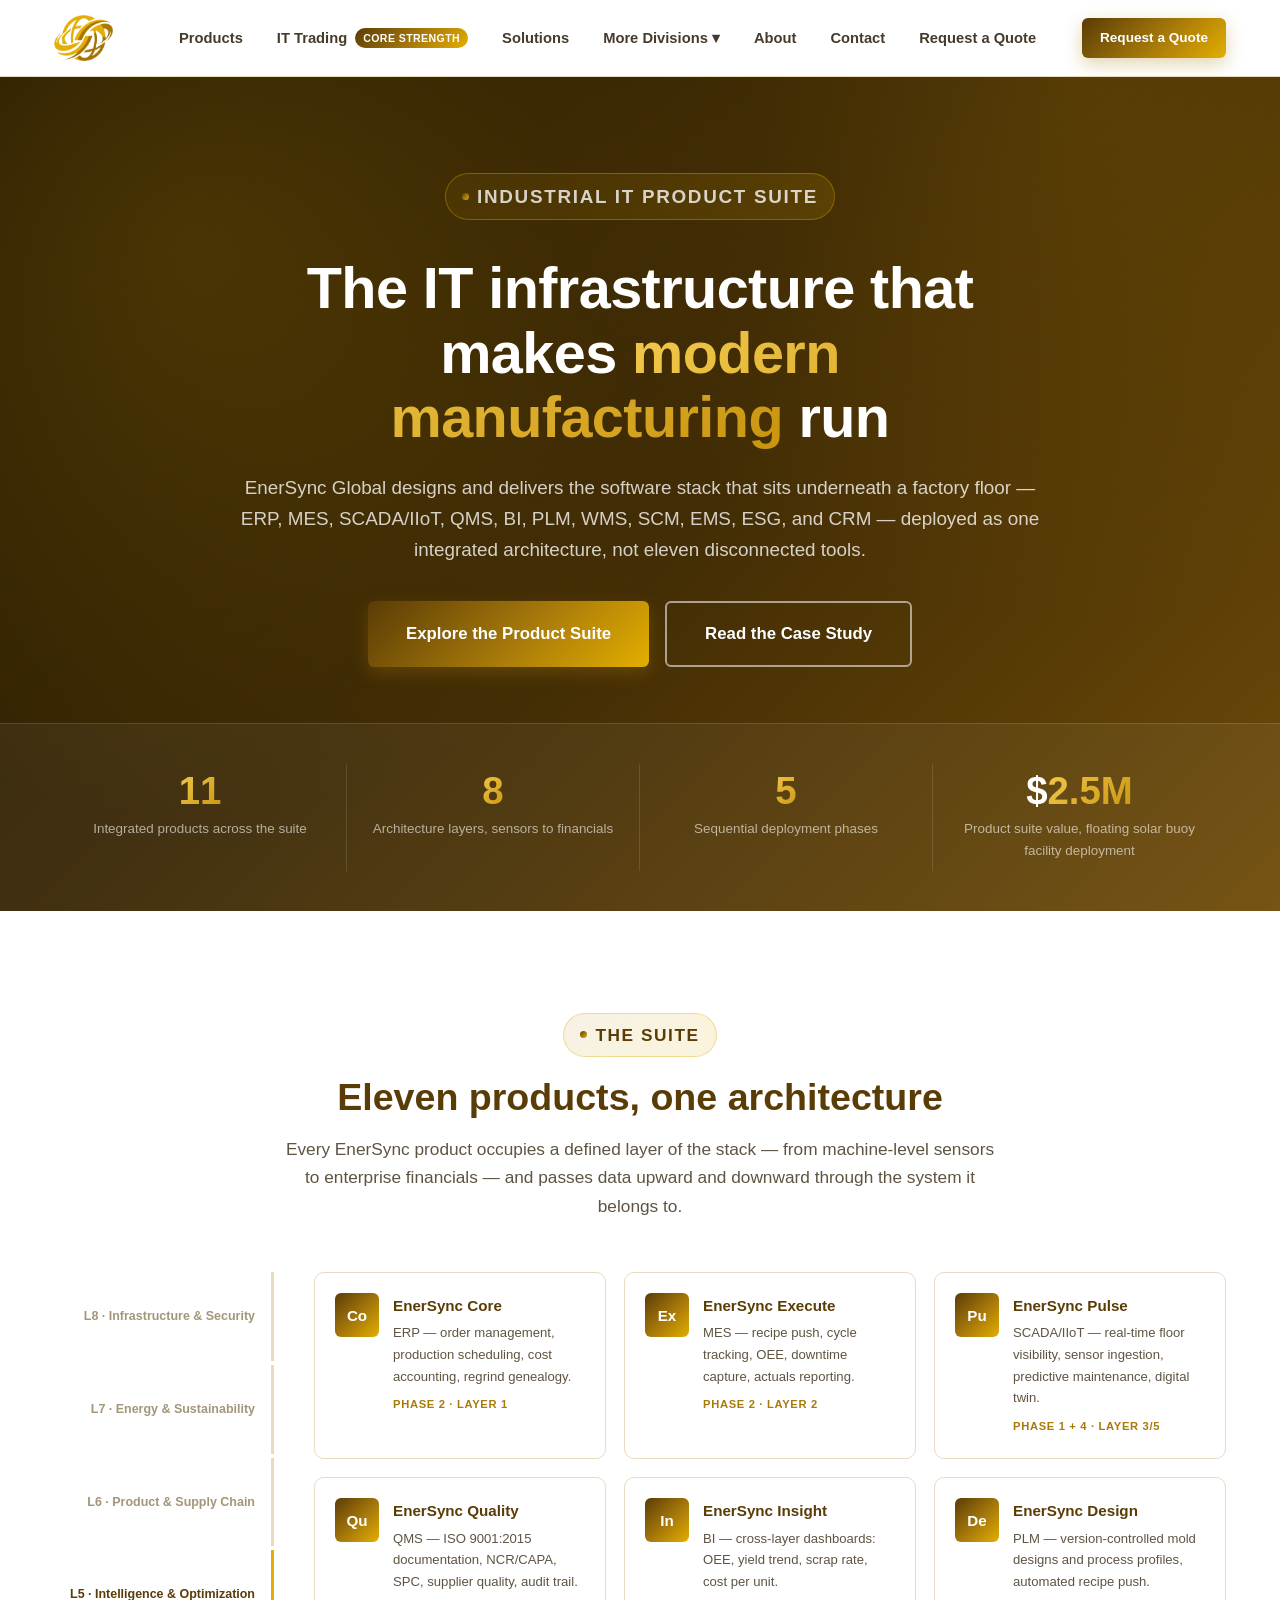
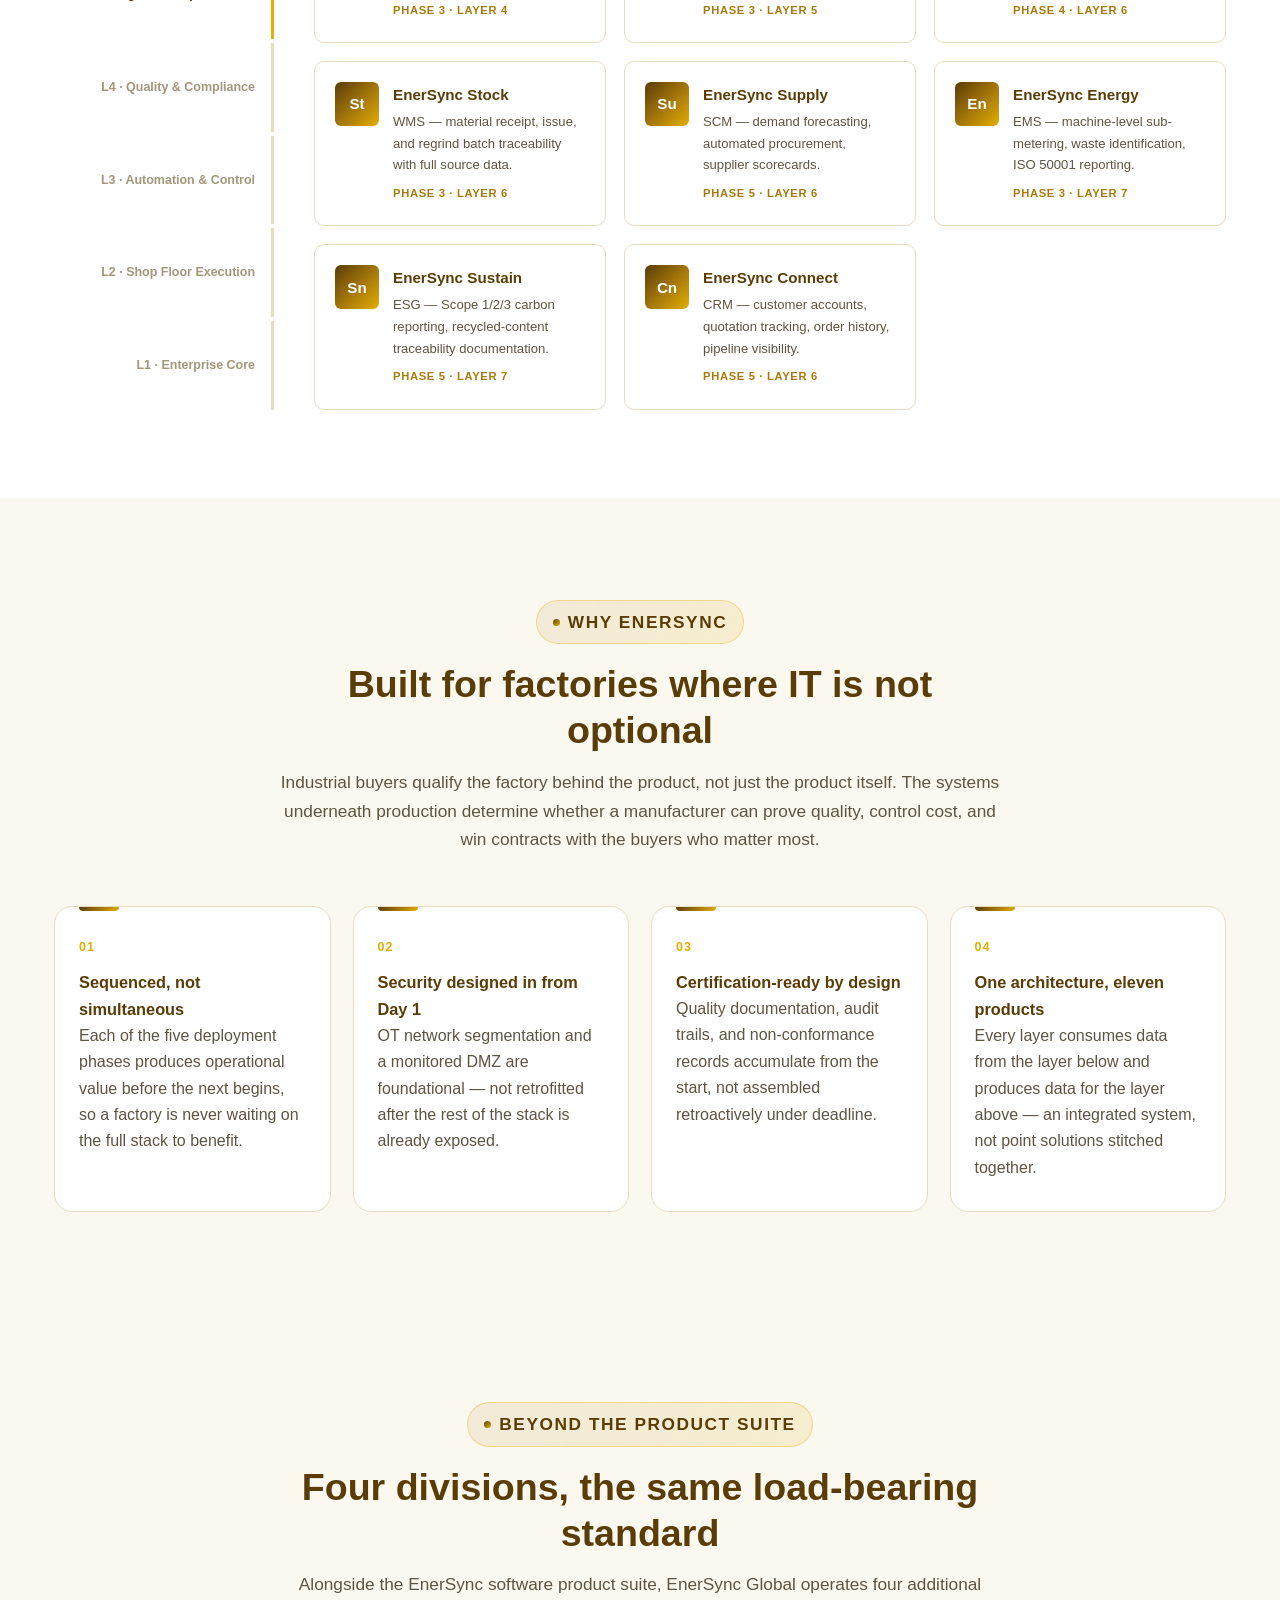
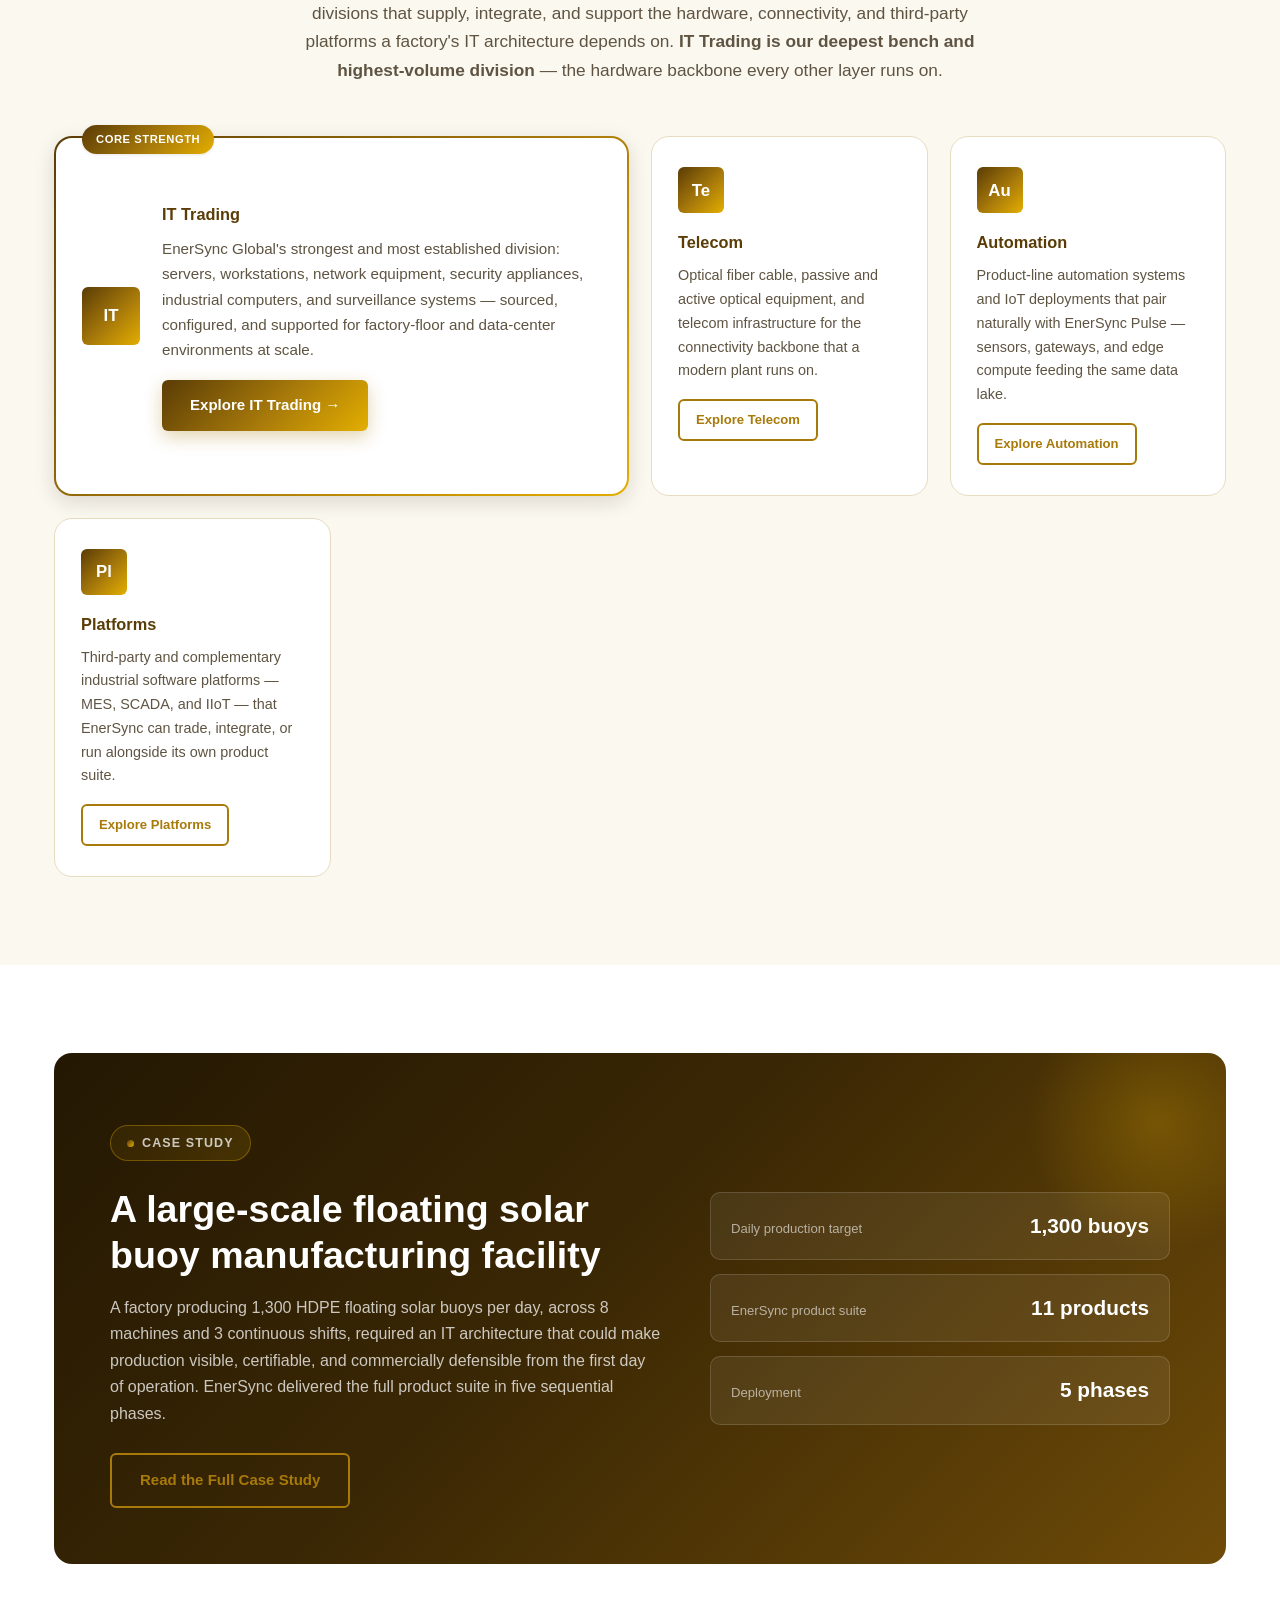
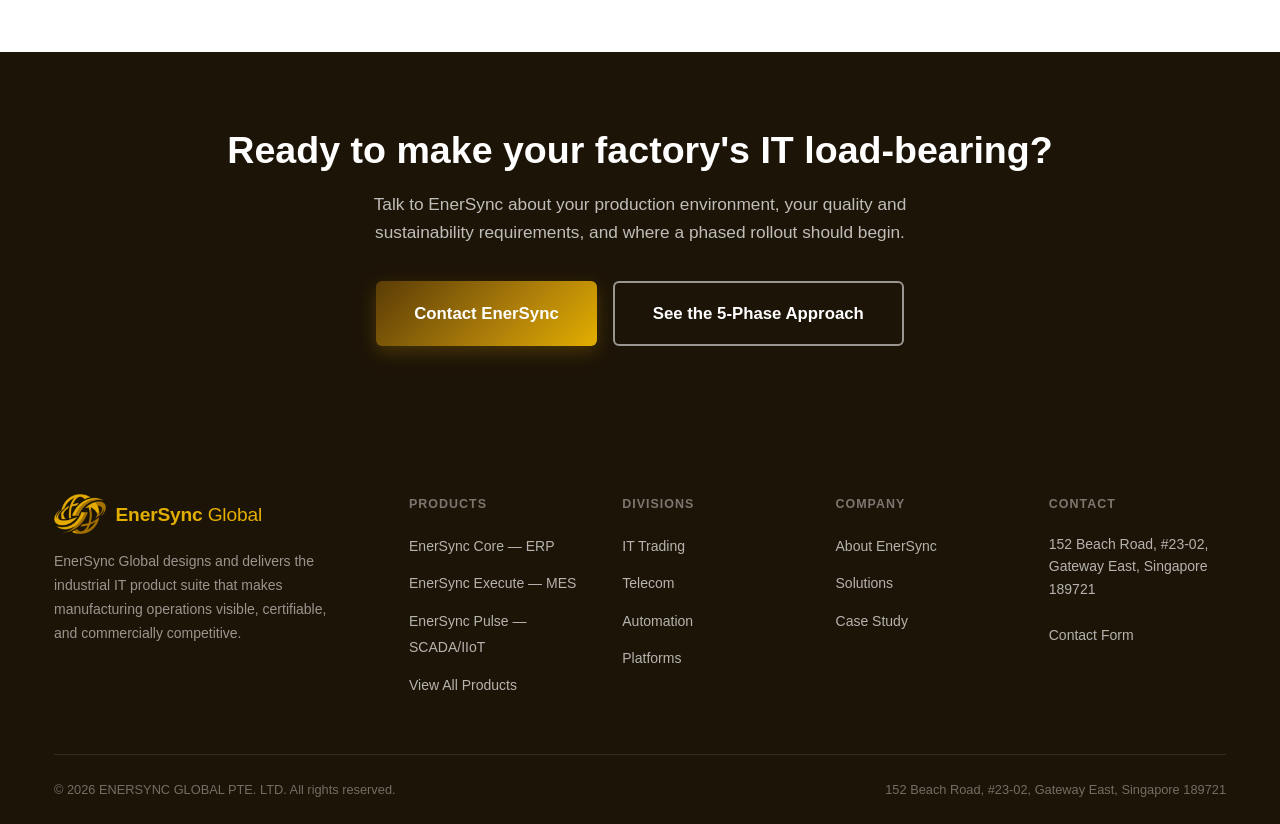
==== index.html @ c4ad21ed "Initial EnerSync Global site Based on the Autonix System site, rebranded for ENERSYNC GLOBAL PTE. LT" ====
<!DOCTYPE html>
<html lang="en">
<head>
<meta charset="UTF-8">
<meta name="viewport" content="width=device-width, initial-scale=1.0">
<title>EnerSync Global | Industrial IT Infrastructure for Manufacturing</title>
<meta name="description" content="EnerSync Global builds the load-bearing IT infrastructure for manufacturers — ERP, MES, SCADA/IIoT, QMS, BI, PLM, WMS, SCM, EMS, ESG, and CRM, delivered in five sequential phases.">
<link rel="icon" type="image/png" href="images/favicon.png">
<link rel="stylesheet" href="css/style.css">
</head>
<body>

<header class="site-header">
  <div class="wrap header-row">
    <a href="index.html" class="brand-mark">
      <img src="images/logo-mark.png" alt="EnerSync Global logo">
      <span class="brand-word"><strong>EnerSync</strong> Global</span>
    </a>
    <nav class="main-nav">
      <a href="products.html">Products</a>
      <a href="it-trading.html" class="nav-featured">IT Trading <span class="nav-featured-tag">Core Strength</span></a>
      <a href="solutions.html">Solutions</a>
      <div class="nav-item-dropdown">
        <a href="#">More Divisions &#9662;</a>
        <div class="nav-dropdown-panel">
          <a href="telecom.html">Telecom</a>
          <a href="automation.html">Automation</a>
          <a href="platforms.html">Platforms</a>
        </div>
      </div>
      <a href="about.html">About</a>
      <a href="contact.html">Contact</a>
      <a href="quote.html">Request a Quote</a>
    </nav>
    <div class="header-actions">
      <a href="quote.html" class="btn btn-fill btn-sm">Request a Quote</a>
      <button class="nav-toggle" aria-label="Toggle navigation menu" aria-expanded="false">
        <span></span><span></span><span></span>
      </button>
    </div>
  </div>
</header>

<main>

  <!-- HERO: single-column centered, stats strip below -->
  <section class="intro-hero">
    <div class="wrap">
      <div class="intro-hero-inner">
        <p class="eyebrow">Industrial IT Product Suite</p>
        <h1>The IT infrastructure that makes <em>modern manufacturing</em> run</h1>
        <p>EnerSync Global designs and delivers the software stack that sits underneath a factory floor — ERP, MES, SCADA/IIoT, QMS, BI, PLM, WMS, SCM, EMS, ESG, and CRM — deployed as one integrated architecture, not eleven disconnected tools.</p>
        <div class="intro-hero-ctas">
          <a href="products.html" class="btn btn-fill btn-lg">Explore the Product Suite</a>
          <a href="case-study.html" class="btn btn-ghost btn-lg">Read the Case Study</a>
        </div>
      </div>
    </div>
    <div class="metric-strip">
      <div class="wrap">
        <div class="metric-grid">
          <div class="metric-cell">
            <div class="metric-value"><span>11</span></div>
            <div class="metric-caption">Integrated products across the suite</div>
          </div>
          <div class="metric-cell">
            <div class="metric-value"><span>8</span></div>
            <div class="metric-caption">Architecture layers, sensors to financials</div>
          </div>
          <div class="metric-cell">
            <div class="metric-value"><span>5</span></div>
            <div class="metric-caption">Sequential deployment phases</div>
          </div>
          <div class="metric-cell">
            <div class="metric-value">$<span>2.5M</span></div>
            <div class="metric-caption">Product suite value, floating solar buoy facility deployment</div>
          </div>
        </div>
      </div>
    </div>
  </section>

  <!-- PRODUCT SUITE / 8-LAYER ARCHITECTURE -->
  <section class="block">
    <div class="wrap">
      <div class="head-block centered">
        <p class="eyebrow">The Suite</p>
        <h2>Eleven products, one architecture</h2>
        <p>Every EnerSync product occupies a defined layer of the stack — from machine-level sensors to enterprise financials — and passes data upward and downward through the system it belongs to.</p>
      </div>
      <div class="stack-visual">
        <div class="stack-rail" aria-hidden="true">
          <div class="stack-rail-item">L8 · Infrastructure &amp; Security</div>
          <div class="stack-rail-item">L7 · Energy &amp; Sustainability</div>
          <div class="stack-rail-item">L6 · Product &amp; Supply Chain</div>
          <div class="stack-rail-item is-current">L5 · Intelligence &amp; Optimization</div>
          <div class="stack-rail-item">L4 · Quality &amp; Compliance</div>
          <div class="stack-rail-item">L3 · Automation &amp; Control</div>
          <div class="stack-rail-item">L2 · Shop Floor Execution</div>
          <div class="stack-rail-item">L1 · Enterprise Core</div>
        </div>
        <div class="suite-grid">
          <div class="suite-tile">
            <div class="suite-tile-mark">Co</div>
            <div>
              <h4>EnerSync Core</h4>
              <p>ERP — order management, production scheduling, cost accounting, regrind genealogy.</p>
              <span class="suite-tile-phase">Phase 2 · Layer 1</span>
            </div>
          </div>
          <div class="suite-tile">
            <div class="suite-tile-mark">Ex</div>
            <div>
              <h4>EnerSync Execute</h4>
              <p>MES — recipe push, cycle tracking, OEE, downtime capture, actuals reporting.</p>
              <span class="suite-tile-phase">Phase 2 · Layer 2</span>
            </div>
          </div>
          <div class="suite-tile">
            <div class="suite-tile-mark">Pu</div>
            <div>
              <h4>EnerSync Pulse</h4>
              <p>SCADA/IIoT — real-time floor visibility, sensor ingestion, predictive maintenance, digital twin.</p>
              <span class="suite-tile-phase">Phase 1 + 4 · Layer 3/5</span>
            </div>
          </div>
          <div class="suite-tile">
            <div class="suite-tile-mark">Qu</div>
            <div>
              <h4>EnerSync Quality</h4>
              <p>QMS — ISO 9001:2015 documentation, NCR/CAPA, SPC, supplier quality, audit trail.</p>
              <span class="suite-tile-phase">Phase 3 · Layer 4</span>
            </div>
          </div>
          <div class="suite-tile">
            <div class="suite-tile-mark">In</div>
            <div>
              <h4>EnerSync Insight</h4>
              <p>BI — cross-layer dashboards: OEE, yield trend, scrap rate, cost per unit.</p>
              <span class="suite-tile-phase">Phase 3 · Layer 5</span>
            </div>
          </div>
          <div class="suite-tile">
            <div class="suite-tile-mark">De</div>
            <div>
              <h4>EnerSync Design</h4>
              <p>PLM — version-controlled mold designs and process profiles, automated recipe push.</p>
              <span class="suite-tile-phase">Phase 4 · Layer 6</span>
            </div>
          </div>
          <div class="suite-tile">
            <div class="suite-tile-mark">St</div>
            <div>
              <h4>EnerSync Stock</h4>
              <p>WMS — material receipt, issue, and regrind batch traceability with full source data.</p>
              <span class="suite-tile-phase">Phase 3 · Layer 6</span>
            </div>
          </div>
          <div class="suite-tile">
            <div class="suite-tile-mark">Su</div>
            <div>
              <h4>EnerSync Supply</h4>
              <p>SCM — demand forecasting, automated procurement, supplier scorecards.</p>
              <span class="suite-tile-phase">Phase 5 · Layer 6</span>
            </div>
          </div>
          <div class="suite-tile">
            <div class="suite-tile-mark">En</div>
            <div>
              <h4>EnerSync Energy</h4>
              <p>EMS — machine-level sub-metering, waste identification, ISO 50001 reporting.</p>
              <span class="suite-tile-phase">Phase 3 · Layer 7</span>
            </div>
          </div>
          <div class="suite-tile">
            <div class="suite-tile-mark">Sn</div>
            <div>
              <h4>EnerSync Sustain</h4>
              <p>ESG — Scope 1/2/3 carbon reporting, recycled-content traceability documentation.</p>
              <span class="suite-tile-phase">Phase 5 · Layer 7</span>
            </div>
          </div>
          <div class="suite-tile">
            <div class="suite-tile-mark">Cn</div>
            <div>
              <h4>EnerSync Connect</h4>
              <p>CRM — customer accounts, quotation tracking, order history, pipeline visibility.</p>
              <span class="suite-tile-phase">Phase 5 · Layer 6</span>
            </div>
          </div>
        </div>
      </div>
    </div>
  </section>

  <!-- WHY ENERSYNC -->
  <section class="block block-alt">
    <div class="wrap">
      <div class="head-block centered">
        <p class="eyebrow">Why EnerSync</p>
        <h2>Built for factories where IT is not optional</h2>
        <p>Industrial buyers qualify the factory behind the product, not just the product itself. The systems underneath production determine whether a manufacturer can prove quality, control cost, and win contracts with the buyers who matter most.</p>
      </div>
      <div class="diff-grid">
        <div class="diff-card">
          <span class="diff-num">01</span>
          <h4>Sequenced, not simultaneous</h4>
          <p>Each of the five deployment phases produces operational value before the next begins, so a factory is never waiting on the full stack to benefit.</p>
        </div>
        <div class="diff-card">
          <span class="diff-num">02</span>
          <h4>Security designed in from Day 1</h4>
          <p>OT network segmentation and a monitored DMZ are foundational — not retrofitted after the rest of the stack is already exposed.</p>
        </div>
        <div class="diff-card">
          <span class="diff-num">03</span>
          <h4>Certification-ready by design</h4>
          <p>Quality documentation, audit trails, and non-conformance records accumulate from the start, not assembled retroactively under deadline.</p>
        </div>
        <div class="diff-card">
          <span class="diff-num">04</span>
          <h4>One architecture, eleven products</h4>
          <p>Every layer consumes data from the layer below and produces data for the layer above — an integrated system, not point solutions stitched together.</p>
        </div>
      </div>
    </div>
  </section>

  <!-- DIVISIONS -->
  <section class="block block-alt">
    <div class="wrap">
      <div class="head-block centered">
        <p class="eyebrow">Beyond the Product Suite</p>
        <h2>Four divisions, the same load-bearing standard</h2>
        <p>Alongside the EnerSync software product suite, EnerSync Global operates four additional divisions that supply, integrate, and support the hardware, connectivity, and third-party platforms a factory's IT architecture depends on. <strong>IT Trading is our deepest bench and highest-volume division</strong> — the hardware backbone every other layer runs on.</p>
      </div>
      <div class="division-grid">
        <div class="division-card is-featured">
          <span class="division-badge">Core Strength</span>
          <div class="division-card-mark">IT</div>
          <div>
            <h4>IT Trading</h4>
            <p>EnerSync Global's strongest and most established division: servers, workstations, network equipment, security appliances, industrial computers, and surveillance systems — sourced, configured, and supported for factory-floor and data-center environments at scale.</p>
            <a href="it-trading.html" class="btn btn-fill">Explore IT Trading →</a>
          </div>
        </div>
        <div class="division-card">
          <div class="division-card-mark">Te</div>
          <h4>Telecom</h4>
          <p>Optical fiber cable, passive and active optical equipment, and telecom infrastructure for the connectivity backbone that a modern plant runs on.</p>
          <a href="telecom.html" class="btn btn-line">Explore Telecom</a>
        </div>
        <div class="division-card">
          <div class="division-card-mark">Au</div>
          <h4>Automation</h4>
          <p>Product-line automation systems and IoT deployments that pair naturally with EnerSync Pulse — sensors, gateways, and edge compute feeding the same data lake.</p>
          <a href="automation.html" class="btn btn-line">Explore Automation</a>
        </div>
        <div class="division-card">
          <div class="division-card-mark">Pl</div>
          <h4>Platforms</h4>
          <p>Third-party and complementary industrial software platforms — MES, SCADA, and IIoT — that EnerSync can trade, integrate, or run alongside its own product suite.</p>
          <a href="platforms.html" class="btn btn-line">Explore Platforms</a>
        </div>
      </div>
    </div>
  </section>

  <!-- CASE STUDY TEASER -->
  <section class="block">
    <div class="wrap">
      <div class="teaser-panel">
        <div class="teaser-copy">
          <p class="eyebrow">Case Study</p>
          <h2>A large-scale floating solar buoy manufacturing facility</h2>
          <p>A factory producing 1,300 HDPE floating solar buoys per day, across 8 machines and 3 continuous shifts, required an IT architecture that could make production visible, certifiable, and commercially defensible from the first day of operation. EnerSync delivered the full product suite in five sequential phases.</p>
          <a href="case-study.html" class="btn btn-line">Read the Full Case Study</a>
        </div>
        <div class="teaser-figures">
          <div class="teaser-figure"><span>Daily production target</span><strong>1,300 buoys</strong></div>
          <div class="teaser-figure"><span>EnerSync product suite</span><strong>11 products</strong></div>
          <div class="teaser-figure"><span>Deployment</span><strong>5 phases</strong></div>
        </div>
      </div>
    </div>
  </section>

  <section class="cta-banner">
    <div class="wrap">
      <h2>Ready to make your factory's IT load-bearing?</h2>
      <p>Talk to EnerSync about your production environment, your quality and sustainability requirements, and where a phased rollout should begin.</p>
      <div class="cta-banner-actions">
        <a href="contact.html" class="btn btn-fill btn-lg">Contact EnerSync</a>
        <a href="solutions.html" class="btn btn-ghost btn-lg">See the 5-Phase Approach</a>
      </div>
    </div>
  </section>

</main>

<footer class="site-footer">
  <div class="wrap">
    <div class="footer-grid">
      <div class="footer-brand">
        <div class="footer-logo"><img src="images/logo-mark.png" alt="EnerSync Global logo"><span class="brand-word"><strong>EnerSync</strong> Global</span></div>
        <p>EnerSync Global designs and delivers the industrial IT product suite that makes manufacturing operations visible, certifiable, and commercially competitive.</p>
      </div>
      <div class="footer-col">
        <h5>Products</h5>
        <ul>
          <li><a href="products.html">EnerSync Core — ERP</a></li>
          <li><a href="products.html">EnerSync Execute — MES</a></li>
          <li><a href="products.html">EnerSync Pulse — SCADA/IIoT</a></li>
          <li><a href="products.html">View All Products</a></li>
        </ul>
      </div>
      <div class="footer-col">
        <h5>Divisions</h5>
        <ul>
          <li><a href="it-trading.html">IT Trading</a></li>
          <li><a href="telecom.html">Telecom</a></li>
          <li><a href="automation.html">Automation</a></li>
          <li><a href="platforms.html">Platforms</a></li>
        </ul>
      </div>
      <div class="footer-col">
        <h5>Company</h5>
        <ul>
          <li><a href="about.html">About EnerSync</a></li>
          <li><a href="solutions.html">Solutions</a></li>
          <li><a href="case-study.html">Case Study</a></li>
        </ul>
      </div>
      <div class="footer-col">
        <h5>Contact</h5>
        <ul>
          <li class="footer-address">152 Beach Road, #23-02, Gateway East, Singapore 189721</li>
          <li><a href="mailto:"></a></li>
          <li><a href="contact.html">Contact Form</a></li>
        </ul>
      </div>
    </div>
    <div class="footer-base">
      <p>&copy; 2026 ENERSYNC GLOBAL PTE. LTD. All rights reserved.</p>
      <p>152 Beach Road, #23-02, Gateway East, Singapore 189721</p>
    </div>
  </div>
</footer>

<script src="js/main.js"></script>
</body>
</html>
---- css/style.css ----
/* =============================================
   ENERSYNC GLOBAL — Global Stylesheet
   Brand (from logo): Bronze #5a3c06 | Deep Gold #a87a0a | Gold #e3ae00
   ============================================= */

:root {
  --navy: #5a3c06;
  --navy-deep: #241803;
  --navy-mid: #6e4b08;
  --blue: #a87a0a;
  --blue-soft: #c9950f;
  --teal: #e3ae00;
  --teal-soft: #f2c94c;
  --white: #ffffff;
  --ink-50: #fbf8f0;
  --ink-100: #f5eedd;
  --ink-200: #e8dcc0;
  --ink-400: #a3967a;
  --ink-600: #5f5442;
  --ink-700: #463b2a;
  --ink-900: #1c1407;
  --grad-deep: linear-gradient(135deg, var(--navy-deep) 0%, #3a2704 45%, var(--navy-mid) 100%);
  --grad-accent: linear-gradient(135deg, var(--navy) 0%, var(--blue) 55%, var(--teal) 100%);
  --shadow-sm: 0 1px 3px rgba(36, 24, 3, 0.10);
  --shadow-md: 0 6px 20px rgba(36, 24, 3, 0.14);
  --shadow-lg: 0 14px 40px rgba(36, 24, 3, 0.20);
  --radius-sm: 6px;
  --radius: 10px;
  --radius-lg: 18px;
  --ease: 0.25s ease;
}

*, *::before, *::after { box-sizing: border-box; margin: 0; padding: 0; }

html { scroll-behavior: smooth; font-size: 16px; }

body {
  font-family: 'Segoe UI', -apple-system, BlinkMacSystemFont, Roboto, Arial, sans-serif;
  color: var(--ink-700);
  background: var(--white);
  line-height: 1.65;
}

img { max-width: 100%; display: block; }
a { color: inherit; text-decoration: none; }
ul { list-style: none; }
button { cursor: pointer; border: none; background: none; font: inherit; }
table { border-collapse: collapse; width: 100%; }

/* ---- TYPOGRAPHY ---- */
h1 { font-size: clamp(2.1rem, 5vw, 3.6rem); font-weight: 800; line-height: 1.12; color: var(--navy); letter-spacing: -0.01em; }
h2 { font-size: clamp(1.5rem, 3vw, 2.35rem); font-weight: 700; line-height: 1.22; color: var(--navy); }
h3 { font-size: 1.25rem; font-weight: 700; color: var(--navy); }
h4 { font-size: 1.02rem; font-weight: 700; color: var(--navy); }
p { color: var(--ink-600); }

.accent-text { color: var(--teal); }
.blue-text { color: var(--blue); }
.on-dark { color: var(--white) !important; }
.center { text-align: center; }

/* ---- LAYOUT ---- */
.wrap { max-width: 1220px; margin: 0 auto; padding: 0 24px; }
.block { padding: 88px 0; }
.block-tight { padding: 52px 0; }
.block-alt { background: var(--ink-50); }

.tile-row-2 { display: grid; grid-template-columns: repeat(2, 1fr); gap: 32px; }
.tile-row-3 { display: grid; grid-template-columns: repeat(3, 1fr); gap: 28px; }
.tile-row-4 { display: grid; grid-template-columns: repeat(4, 1fr); gap: 24px; }

/* ---- BUTTONS ---- */
.btn {
  display: inline-flex; align-items: center; gap: 8px;
  padding: 13px 28px; border-radius: var(--radius-sm);
  font-weight: 700; font-size: 0.94rem;
  transition: all var(--ease);
  white-space: nowrap;
}
.btn-fill {
  background: var(--grad-accent);
  color: var(--white);
  box-shadow: 0 6px 18px rgba(168, 122, 10, 0.32);
}
.btn-fill:hover { transform: translateY(-2px); box-shadow: 0 10px 24px rgba(168, 122, 10, 0.4); }
.btn-ghost {
  background: transparent;
  color: var(--white);
  border: 2px solid rgba(255,255,255,0.55);
}
.btn-ghost:hover { background: rgba(255,255,255,0.12); border-color: var(--white); }
.btn-line {
  background: transparent;
  color: var(--blue);
  border: 2px solid var(--blue);
}
.btn-line:hover { background: var(--blue); color: var(--white); }
.btn-lg { padding: 17px 38px; font-size: 1.05rem; }
.btn-sm { padding: 9px 18px; font-size: 0.85rem; }

/* ---- EYEBROW LABEL ---- */
.eyebrow {
  display: inline-flex; align-items: center; gap: 8px;
  background: linear-gradient(135deg, rgba(168, 122, 10,0.10), rgba(227, 174, 0,0.14));
  color: var(--navy);
  font-size: 0.78rem; font-weight: 800; letter-spacing: 0.09em;
  text-transform: uppercase; padding: 7px 16px; border-radius: 999px;
  border: 1px solid rgba(227, 174, 0,0.35);
  margin-bottom: 18px;
}
.eyebrow::before { content: ''; width: 7px; height: 7px; border-radius: 50%; background: var(--grad-accent); }
.head-block { margin-bottom: 52px; max-width: 720px; }
.head-block p { font-size: 1.08rem; margin-top: 14px; }
.head-block.centered { margin-left: auto; margin-right: auto; text-align: center; }

/* ============================================
   HEADER / NAV
   ============================================ */
.site-header {
  position: sticky; top: 0; z-index: 100;
  background: var(--white);
  border-bottom: 1px solid var(--ink-200);
  transition: box-shadow var(--ease);
}
.site-header.is-scrolled { box-shadow: var(--shadow-md); }
.header-row {
  display: flex; align-items: center; justify-content: space-between;
  height: 76px;
}
.brand-mark { display: flex; align-items: center; gap: 10px; }
.brand-mark img { height: 46px; width: auto; }
.brand-word { font-size: 1.32rem; font-weight: 500; color: var(--blue); letter-spacing: -0.01em; line-height: 1; white-space: nowrap; }
.brand-word strong { font-weight: 800; }
.brand-mark { margin-right: 20px; flex-shrink: 0; }
.main-nav a { white-space: nowrap; }
@media (max-width: 1480px) {
  .main-nav a { padding: 9px 10px; }
  .brand-mark .brand-word { display: none; }
}

.main-nav { display: flex; align-items: center; gap: 4px; }
.main-nav a {
  padding: 9px 15px; border-radius: var(--radius-sm);
  font-size: 0.92rem; font-weight: 600; color: var(--ink-700);
  transition: all var(--ease);
}
.main-nav a:hover { color: var(--navy); background: var(--ink-100); }
.main-nav a.is-active { color: var(--blue); background: var(--ink-100); }

.nav-featured { display: inline-flex; align-items: center; gap: 8px; }
.nav-featured-tag {
  background: var(--grad-accent); color: var(--white);
  font-size: 0.66rem; font-weight: 800; letter-spacing: 0.04em;
  text-transform: uppercase; padding: 2px 8px; border-radius: 999px;
  line-height: 1.6;
}

/* ---- NAV DROPDOWN (Divisions) ---- */
.nav-item-dropdown { position: relative; }
.nav-item-dropdown > a { display: inline-flex; align-items: center; gap: 5px; }
.nav-dropdown-panel {
  display: none;
  position: absolute; top: 100%; left: 0;
  background: var(--white); border: 1px solid var(--ink-200);
  border-radius: var(--radius); box-shadow: var(--shadow-lg);
  min-width: 230px; padding: 18px 8px 8px; margin-top: -10px; z-index: 200;
}
.nav-item-dropdown:hover .nav-dropdown-panel,
.nav-item-dropdown:focus-within .nav-dropdown-panel { display: block; }
.nav-dropdown-panel a {
  display: block; padding: 10px 14px; border-radius: var(--radius-sm);
  font-size: 0.88rem; font-weight: 600; color: var(--ink-700);
}
.nav-dropdown-panel a:hover { background: var(--ink-100); color: var(--navy); }

@media (max-width: 768px) {
  .nav-dropdown-panel { position: static; box-shadow: none; border: none; background: var(--ink-50); display: block; margin: 4px 0 4px 14px; }
}

.header-actions { display: flex; align-items: center; gap: 14px; }
.nav-toggle { display: none; flex-direction: column; gap: 5px; padding: 4px; }
.nav-toggle span { display: block; width: 24px; height: 2px; background: var(--navy); border-radius: 2px; transition: all var(--ease); }
.nav-toggle.is-active span:nth-child(1) { transform: translateY(7px) rotate(45deg); }
.nav-toggle.is-active span:nth-child(2) { opacity: 0; }
.nav-toggle.is-active span:nth-child(3) { transform: translateY(-7px) rotate(-45deg); }

/* ============================================
   HOMEPAGE HERO — single-column, centered, stats strip below
   ============================================ */
.intro-hero {
  background: var(--grad-deep);
  padding: 96px 0 0;
  position: relative; overflow: hidden;
}
.intro-hero::before {
  content: '';
  position: absolute; inset: 0;
  background:
    radial-gradient(circle at 15% 20%, rgba(227, 174, 0,0.16), transparent 45%),
    radial-gradient(circle at 85% 0%, rgba(168, 122, 10,0.22), transparent 40%);
  pointer-events: none;
}
.intro-hero-inner { position: relative; max-width: 800px; margin: 0 auto; text-align: center; }
.intro-hero h1 { color: var(--white); margin-bottom: 22px; }
.intro-hero h1 em { font-style: normal; background: linear-gradient(135deg, var(--teal-soft), var(--blue-soft)); -webkit-background-clip: text; -webkit-text-fill-color: transparent; background-clip: text; }
.intro-hero-inner p { color: rgba(255,255,255,0.78); font-size: 1.18rem; margin-bottom: 36px; }
.intro-hero-ctas { display: flex; gap: 16px; justify-content: center; flex-wrap: wrap; margin-bottom: 56px; }

.metric-strip {
  position: relative;
  background: rgba(255,255,255,0.05);
  border-top: 1px solid rgba(255,255,255,0.12);
  padding: 40px 0;
}
.metric-grid { display: grid; grid-template-columns: repeat(4, 1fr); gap: 0; }
.metric-cell { text-align: center; padding: 8px 16px; border-right: 1px solid rgba(255,255,255,0.12); }
.metric-cell:last-child { border-right: none; }
.metric-value { font-size: 2.4rem; font-weight: 800; color: var(--white); line-height: 1; }
.metric-value span { background: linear-gradient(135deg, var(--teal-soft), var(--blue-soft)); -webkit-background-clip: text; -webkit-text-fill-color: transparent; background-clip: text; }
.metric-caption { color: rgba(255,255,255,0.6); font-size: 0.84rem; margin-top: 8px; }

/* ============================================
   ARCHITECTURE / PRODUCT SUITE GRID (homepage)
   ============================================ */
.stack-visual { display: grid; grid-template-columns: 220px 1fr; gap: 40px; align-items: stretch; }
.stack-rail { display: flex; flex-direction: column; gap: 4px; }
.stack-rail-item {
  flex: 1; display: flex; align-items: center; justify-content: flex-end;
  padding: 10px 16px; text-align: right;
  font-size: 0.78rem; font-weight: 700; color: var(--ink-400);
  border-right: 3px solid var(--ink-200);
}
.stack-rail-item.is-current { color: var(--navy); border-right-color: var(--teal); }

.suite-grid { display: grid; grid-template-columns: repeat(3, 1fr); gap: 18px; }
.suite-tile {
  display: flex; gap: 14px; align-items: flex-start;
  background: var(--white);
  border: 1px solid var(--ink-200);
  border-radius: var(--radius);
  padding: 20px;
  transition: all var(--ease);
}
.suite-tile:hover { border-color: var(--teal); box-shadow: var(--shadow-md); transform: translateY(-3px); }
.suite-tile-mark {
  flex-shrink: 0; width: 44px; height: 44px; border-radius: var(--radius-sm);
  background: var(--grad-accent);
  display: flex; align-items: center; justify-content: center;
  color: var(--white); font-weight: 800; font-size: 0.95rem;
}
.suite-tile h4 { font-size: 0.95rem; margin-bottom: 4px; }
.suite-tile p { font-size: 0.82rem; margin: 0; }
.suite-tile-phase { display: inline-block; margin-top: 8px; font-size: 0.7rem; font-weight: 800; letter-spacing: 0.06em; text-transform: uppercase; color: var(--blue); }

/* ============================================
   DIFFERENTIATORS
   ============================================ */
.diff-grid { display: grid; grid-template-columns: repeat(4, 1fr); gap: 22px; }
.diff-card {
  padding: 30px 24px;
  background: var(--white);
  border: 1px solid var(--ink-200);
  border-radius: var(--radius-lg);
  position: relative;
}
.diff-card::before {
  content: '';
  position: absolute; top: 0; left: 24px; width: 40px; height: 4px;
  background: var(--grad-accent); border-radius: 0 0 4px 4px;
}
.diff-num { font-size: 0.78rem; font-weight: 800; color: var(--teal); letter-spacing: 0.08em; margin-bottom: 12px; display: block; }

/* ============================================
   CASE STUDY TEASER
   ============================================ */
.teaser-panel {
  background: var(--grad-deep);
  border-radius: var(--radius-lg);
  padding: 56px;
  display: grid; grid-template-columns: 1.2fr 1fr; gap: 48px; align-items: center;
  position: relative; overflow: hidden;
}
.teaser-panel::after {
  content: '';
  position: absolute; right: -60px; top: -60px; width: 260px; height: 260px;
  border-radius: 50%;
  background: radial-gradient(circle, rgba(227, 174, 0,0.25), transparent 70%);
}
.teaser-copy h2 { color: var(--white); }
.teaser-copy p { color: rgba(255,255,255,0.75); margin: 16px 0 26px; }
.teaser-figures { display: flex; flex-direction: column; gap: 14px; position: relative; }
.teaser-figure {
  background: rgba(255,255,255,0.07);
  border: 1px solid rgba(255,255,255,0.14);
  border-radius: var(--radius);
  padding: 16px 20px;
  display: flex; justify-content: space-between; align-items: baseline;
}
.teaser-figure strong { color: var(--white); font-size: 1.3rem; }
.teaser-figure span { color: rgba(255,255,255,0.6); font-size: 0.82rem; }

/* ============================================
   CTA BANNER
   ============================================ */
.cta-banner { background: var(--ink-900); padding: 76px 0; text-align: center; }
.cta-banner h2 { color: var(--white); margin-bottom: 16px; }
.cta-banner p { color: rgba(255,255,255,0.72); font-size: 1.08rem; max-width: 560px; margin: 0 auto 34px; }
.cta-banner-actions { display: flex; gap: 16px; justify-content: center; flex-wrap: wrap; }

/* ============================================
   PAGE INTRO BAND (inner pages)
   ============================================ */
.page-intro {
  background: var(--grad-deep);
  padding: 68px 0 60px;
  text-align: center;
}
.page-intro h1 { color: var(--white); margin-bottom: 14px; }
.page-intro p { color: rgba(255,255,255,0.76); font-size: 1.1rem; max-width: 640px; margin: 0 auto; }
.crumb-trail { display: flex; align-items: center; gap: 8px; justify-content: center; margin-bottom: 18px; }
.crumb-trail a { color: rgba(255,255,255,0.55); font-size: 0.84rem; }
.crumb-trail a:hover { color: var(--teal); }
.crumb-trail span { color: rgba(255,255,255,0.32); font-size: 0.84rem; }

/* ============================================
   PRODUCTS PAGE — phase tabs + matrix table
   ============================================ */
.phase-tabs { display: flex; gap: 8px; flex-wrap: wrap; justify-content: center; margin-bottom: 44px; }
.phase-tab {
  padding: 11px 22px; border-radius: 999px;
  border: 1.5px solid var(--ink-200); background: var(--white);
  font-size: 0.86rem; font-weight: 700; color: var(--ink-600);
  transition: all var(--ease);
}
.phase-tab:hover { border-color: var(--teal); color: var(--navy); }
.phase-tab.is-active { background: var(--grad-accent); border-color: transparent; color: var(--white); }

.phase-panel { display: none; }
.phase-panel.is-active { display: block; animation: fadein 0.3s ease; }
@keyframes fadein { from { opacity: 0; transform: translateY(6px); } to { opacity: 1; transform: translateY(0); } }

.phase-panel-head { text-align: center; max-width: 700px; margin: 0 auto 36px; }
.phase-panel-head .eyebrow { margin-bottom: 12px; }

.product-matrix { width: 100%; border: 1px solid var(--ink-200); border-radius: var(--radius-lg); overflow: hidden; }
.product-matrix thead th {
  background: var(--navy); color: var(--white);
  text-align: left; font-size: 0.78rem; text-transform: uppercase; letter-spacing: 0.06em;
  padding: 16px 20px;
}
.product-matrix tbody td { padding: 20px; border-top: 1px solid var(--ink-200); vertical-align: top; font-size: 0.92rem; }
.product-matrix tbody tr:nth-child(even) { background: var(--ink-50); }
.product-matrix .prod-name { font-weight: 700; color: var(--navy); white-space: nowrap; }
.product-matrix .prod-tag { font-size: 0.72rem; font-weight: 800; color: var(--blue); text-transform: uppercase; letter-spacing: 0.04em; }

.matrix-scroll { overflow-x: auto; }

.full-matrix-note { text-align: center; margin-top: 28px; font-size: 0.9rem; color: var(--ink-400); }

/* ============================================
   SOLUTIONS PAGE — vertical numbered timeline
   ============================================ */
.phase-timeline { position: relative; max-width: 880px; margin: 0 auto; }
.phase-timeline::before {
  content: '';
  position: absolute; top: 8px; bottom: 8px; left: 34px;
  width: 2px; background: linear-gradient(180deg, var(--teal), var(--blue), var(--navy));
}
.phase-track-item { position: relative; padding: 0 0 56px 90px; }
.phase-track-item:last-child { padding-bottom: 0; }
.phase-track-num {
  position: absolute; left: 0; top: 0;
  width: 68px; height: 68px; border-radius: 50%;
  background: var(--white); border: 3px solid var(--teal);
  display: flex; align-items: center; justify-content: center;
  font-size: 1.5rem; font-weight: 800; color: var(--navy);
  box-shadow: var(--shadow-sm);
}
.phase-track-tag { font-size: 0.76rem; font-weight: 800; letter-spacing: 0.08em; text-transform: uppercase; color: var(--blue); margin-bottom: 6px; }
.phase-track-item h3 { margin-bottom: 10px; }
.phase-track-item p { margin-bottom: 14px; }
.phase-track-tags { display: flex; gap: 8px; flex-wrap: wrap; }
.phase-track-tags span {
  background: var(--ink-100); color: var(--ink-700);
  font-size: 0.78rem; font-weight: 600; padding: 5px 13px; border-radius: 999px;
}

.layer-table { width: 100%; border: 1px solid var(--ink-200); border-radius: var(--radius-lg); overflow: hidden; }
.layer-table thead th { background: var(--navy); color: var(--white); padding: 14px 18px; text-align: left; font-size: 0.78rem; text-transform: uppercase; letter-spacing: 0.05em; }
.layer-table tbody td { padding: 16px 18px; border-top: 1px solid var(--ink-200); font-size: 0.9rem; }
.layer-table tbody tr:nth-child(even) { background: var(--ink-50); }
.layer-table .layer-num { font-weight: 800; color: var(--teal); font-size: 1.05rem; }

/* ============================================
   CASE STUDY PAGE
   ============================================ */
.figure-grid { display: grid; grid-template-columns: repeat(3, 1fr); gap: 22px; }
.figure-card {
  background: var(--white); border: 1px solid var(--ink-200); border-radius: var(--radius-lg);
  padding: 28px; text-align: center;
}
.figure-card strong { display: block; font-size: 2rem; font-weight: 800; color: var(--navy); }
.figure-card span { font-size: 0.86rem; color: var(--ink-400); }

.invest-table { width: 100%; border: 1px solid var(--ink-200); border-radius: var(--radius-lg); overflow: hidden; margin-top: 16px; }
.invest-table th, .invest-table td { padding: 14px 20px; text-align: left; font-size: 0.9rem; }
.invest-table thead th { background: var(--navy); color: var(--white); text-transform: uppercase; font-size: 0.76rem; letter-spacing: 0.05em; }
.invest-table tbody td { border-top: 1px solid var(--ink-200); }
.invest-table tbody tr:nth-child(even) { background: var(--ink-50); }
.invest-table tfoot td { border-top: 2px solid var(--navy); font-weight: 800; color: var(--navy); background: var(--ink-100); }

.callout-block {
  background: linear-gradient(135deg, rgba(168, 122, 10,0.08), rgba(227, 174, 0,0.10));
  border: 1px solid rgba(227, 174, 0,0.3);
  border-radius: var(--radius-lg);
  padding: 32px;
}

/* ============================================
   DIVISIONS (homepage + trading pages)
   ============================================ */
.division-grid { display: grid; grid-template-columns: repeat(4, 1fr); gap: 22px; }
.division-card {
  background: var(--white); border: 1px solid var(--ink-200); border-radius: var(--radius-lg);
  padding: 30px 26px; transition: all var(--ease);
}
.division-card:hover { border-color: var(--teal); box-shadow: var(--shadow-md); transform: translateY(-3px); }
.division-card-mark {
  width: 46px; height: 46px; border-radius: var(--radius-sm);
  background: var(--grad-accent); margin-bottom: 16px;
  display: flex; align-items: center; justify-content: center;
  color: var(--white); font-weight: 800; font-size: 1.05rem;
}
.division-card h4 { margin-bottom: 8px; }
.division-card p { font-size: 0.9rem; margin-bottom: 16px; }
.division-card a.btn-line { padding: 8px 16px; font-size: 0.82rem; }

.division-card.is-featured {
  grid-column: span 2;
  border: 2px solid transparent;
  background: linear-gradient(var(--white), var(--white)) padding-box, var(--grad-accent) border-box;
  box-shadow: var(--shadow-md);
  position: relative;
  display: grid; grid-template-columns: auto 1fr; gap: 22px; align-items: center;
}
.division-card.is-featured .division-card-mark { margin-bottom: 0; width: 58px; height: 58px; font-size: 1.05rem; }
.division-card.is-featured p { margin-bottom: 18px; font-size: 0.95rem; }
.division-badge {
  position: absolute; top: -13px; left: 26px;
  background: var(--grad-accent); color: var(--white);
  font-size: 0.7rem; font-weight: 800; letter-spacing: 0.05em;
  text-transform: uppercase; padding: 5px 14px; border-radius: 999px;
  box-shadow: var(--shadow-sm);
}

.category-grid { display: grid; grid-template-columns: repeat(3, 1fr); gap: 22px; }
.category-card {
  background: var(--white); border: 1px solid var(--ink-200); border-radius: var(--radius-lg);
  padding: 26px; transition: all var(--ease);
}
.category-card:hover { border-color: var(--teal); box-shadow: var(--shadow-md); }
.category-card h4 { margin-bottom: 10px; }
.category-card ul { display: flex; flex-direction: column; gap: 8px; margin-top: 14px; }
.category-card ul li { font-size: 0.88rem; color: var(--ink-600); padding-left: 16px; position: relative; }
.category-card ul li::before { content: '—'; position: absolute; left: 0; color: var(--teal); }

/* ============================================
   ABOUT PAGE
   ============================================ */
.value-grid { display: grid; grid-template-columns: repeat(3, 1fr); gap: 26px; }
.value-tile { padding: 34px 28px; background: var(--ink-50); border-radius: var(--radius-lg); border: 1px solid var(--ink-200); }
.value-tile-mark { width: 48px; height: 48px; border-radius: var(--radius-sm); background: var(--grad-accent); margin-bottom: 18px; }

.approach-list { display: flex; flex-direction: column; gap: 0; border-top: 1px solid var(--ink-200); }
.approach-row { display: grid; grid-template-columns: 60px 1fr; gap: 24px; padding: 26px 0; border-bottom: 1px solid var(--ink-200); }
.approach-row strong.idx { font-size: 1.5rem; font-weight: 800; color: var(--teal); }

/* ============================================
   CONTACT PAGE
   ============================================ */
.contact-grid { display: grid; grid-template-columns: 3fr 2fr; gap: 48px; }
.form-panel { background: var(--white); border: 1px solid var(--ink-200); border-radius: var(--radius-lg); padding: 42px; }
.contact-aside { display: flex; flex-direction: column; gap: 24px; }
.info-panel { background: var(--white); border: 1px solid var(--ink-200); border-radius: var(--radius-lg); padding: 32px; }
.call-panel { background: var(--grad-deep); border-radius: var(--radius-lg); padding: 36px; text-align: center; }
.call-panel h3 { color: var(--white); margin-bottom: 12px; }
.call-panel p { color: rgba(255,255,255,0.72); font-size: 0.9rem; margin-bottom: 24px; }

.field-row { display: grid; grid-template-columns: 1fr 1fr; gap: 20px; }
.field { display: flex; flex-direction: column; gap: 8px; margin-bottom: 20px; }
.field.full { grid-column: 1 / -1; }
.field label { font-size: 0.87rem; font-weight: 700; color: var(--navy); }
.field input, .field textarea {
  width: 100%; padding: 13px 16px;
  border: 1.5px solid var(--ink-200); border-radius: var(--radius-sm);
  font: inherit; font-size: 0.92rem; color: var(--ink-700);
  background: var(--white);
  transition: border-color var(--ease);
}
.field input:focus, .field textarea:focus {
  outline: none; border-color: var(--teal);
  box-shadow: 0 0 0 3px rgba(227, 174, 0,0.14);
}
.field textarea { resize: vertical; min-height: 130px; }
.field-msg { font-size: 0.8rem; color: #dc2626; display: none; margin-top: 2px; }
.field.has-error input, .field.has-error textarea { border-color: #dc2626; }
.field.has-error .field-msg { display: block; }

.checkbox-grid { display: grid; grid-template-columns: 1fr 1fr; gap: 10px 20px; }
.checkbox-item { display: flex; align-items: center; gap: 8px; font-size: 0.9rem; font-weight: 400; color: var(--ink-700); }
.checkbox-item input { width: auto; }
@media (max-width: 640px) { .checkbox-grid { grid-template-columns: 1fr; } }

.info-row { display: flex; align-items: flex-start; gap: 14px; padding: 14px 0; border-bottom: 1px solid var(--ink-100); }
.info-row:last-child { border-bottom: none; }
.info-row-mark { width: 38px; height: 38px; flex-shrink: 0; border-radius: var(--radius-sm); background: var(--ink-100); display: flex; align-items: center; justify-content: center; font-weight: 800; color: var(--blue); }
.info-row strong { display: block; font-size: 0.85rem; color: var(--navy); margin-bottom: 2px; }
.info-row span { font-size: 0.88rem; color: var(--ink-600); }

.form-status { display: none; padding: 14px 18px; border-radius: var(--radius-sm); background: rgba(227, 174, 0,0.14); border: 1px solid rgba(227, 174, 0,0.4); color: var(--navy); font-weight: 600; font-size: 0.9rem; margin-top: 18px; }
.form-status.is-visible { display: block; }

/* ============================================
   FOOTER
   ============================================ */
.site-footer { background: var(--ink-900); color: var(--white); padding: 72px 0 0; }
.footer-grid { display: grid; grid-template-columns: 1.8fr 1fr 1fr 1fr 1fr; gap: 36px; }
.footer-logo { display: flex; align-items: center; gap: 10px; margin-bottom: 16px; }
.footer-logo img { height: 40px; width: auto; }
.footer-logo .brand-word { color: var(--teal); font-size: 1.2rem; }
.footer-address { font-size: 0.875rem; color: rgba(255,255,255,0.68); line-height: 1.6; }
.footer-brand p { color: rgba(255,255,255,0.55); font-size: 0.875rem; max-width: 280px; line-height: 1.7; }
.footer-col h5 { font-size: 0.78rem; font-weight: 800; letter-spacing: 0.08em; text-transform: uppercase; color: rgba(255,255,255,0.42); margin-bottom: 18px; }
.footer-col ul { display: flex; flex-direction: column; gap: 11px; }
.footer-col ul li a { font-size: 0.875rem; color: rgba(255,255,255,0.68); transition: color var(--ease); }
.footer-col ul li a:hover { color: var(--teal); }
.footer-base { border-top: 1px solid rgba(255,255,255,0.1); padding: 24px 0; margin-top: 56px; display: flex; justify-content: space-between; align-items: center; flex-wrap: wrap; gap: 12px; }
.footer-base p { font-size: 0.8rem; color: rgba(255,255,255,0.38); }

/* ============================================
   RESPONSIVE
   ============================================ */
@media (max-width: 1024px) {
  .tile-row-4 { grid-template-columns: repeat(2, 1fr); }
  .tile-row-3 { grid-template-columns: repeat(2, 1fr); }
  .metric-grid { grid-template-columns: repeat(2, 1fr); }
  .footer-grid { grid-template-columns: 1fr 1fr 1fr; gap: 32px; }
  .suite-grid { grid-template-columns: repeat(2, 1fr); }
  .stack-visual { grid-template-columns: 1fr; }
  .stack-rail { display: none; }
  .diff-grid { grid-template-columns: repeat(2, 1fr); }
  .teaser-panel { grid-template-columns: 1fr; padding: 40px; }
  .figure-grid { grid-template-columns: 1fr 1fr; }
  .value-grid { grid-template-columns: 1fr 1fr; }
  .division-grid { grid-template-columns: repeat(2, 1fr); }
  .category-grid { grid-template-columns: repeat(2, 1fr); }
  .division-card.is-featured { grid-column: span 2; grid-template-columns: auto 1fr; }
}

@media (max-width: 768px) {
  .block { padding: 60px 0; }
  h1 { font-size: 2.1rem; }
  h2 { font-size: 1.55rem; }
  .main-nav {
    display: none; flex-direction: column; position: absolute; top: 76px; left: 0; right: 0;
    background: var(--white); border-bottom: 1px solid var(--ink-200); padding: 16px; box-shadow: var(--shadow-md); gap: 4px;
  }
  .main-nav.is-open { display: flex; }
  .main-nav a { padding: 13px 16px; }
  .site-header { position: relative; }
  .nav-toggle { display: flex; }
  .header-actions .btn { display: none; }
  .tile-row-2, .tile-row-3, .tile-row-4 { grid-template-columns: 1fr; }
  .suite-grid { grid-template-columns: 1fr; }
  .diff-grid { grid-template-columns: 1fr; }
  .contact-grid { grid-template-columns: 1fr; }
  .field-row { grid-template-columns: 1fr; }
  .figure-grid { grid-template-columns: 1fr; }
  .value-grid { grid-template-columns: 1fr; }
  .division-grid { grid-template-columns: 1fr; }
  .category-grid { grid-template-columns: 1fr; }
  .division-card.is-featured { grid-column: span 1; grid-template-columns: 1fr; text-align: center; }
  .division-card.is-featured .division-card-mark { margin: 0 auto; }
  .phase-track-item { padding-left: 70px; }
  .phase-track-num { width: 54px; height: 54px; font-size: 1.2rem; }
  .phase-timeline::before { left: 27px; }
  .approach-row { grid-template-columns: 40px 1fr; }
  .footer-grid { grid-template-columns: 1fr 1fr; gap: 28px; }
  .footer-base { flex-direction: column; text-align: center; }
}

@media (max-width: 480px) {
  .wrap { padding: 0 16px; }
  .metric-grid { grid-template-columns: 1fr 1fr; }
  .intro-hero-ctas { flex-direction: column; }
  .cta-banner-actions { flex-direction: column; align-items: center; }
  .footer-grid { grid-template-columns: 1fr; }
  .phase-tabs { flex-direction: column; align-items: stretch; }
}
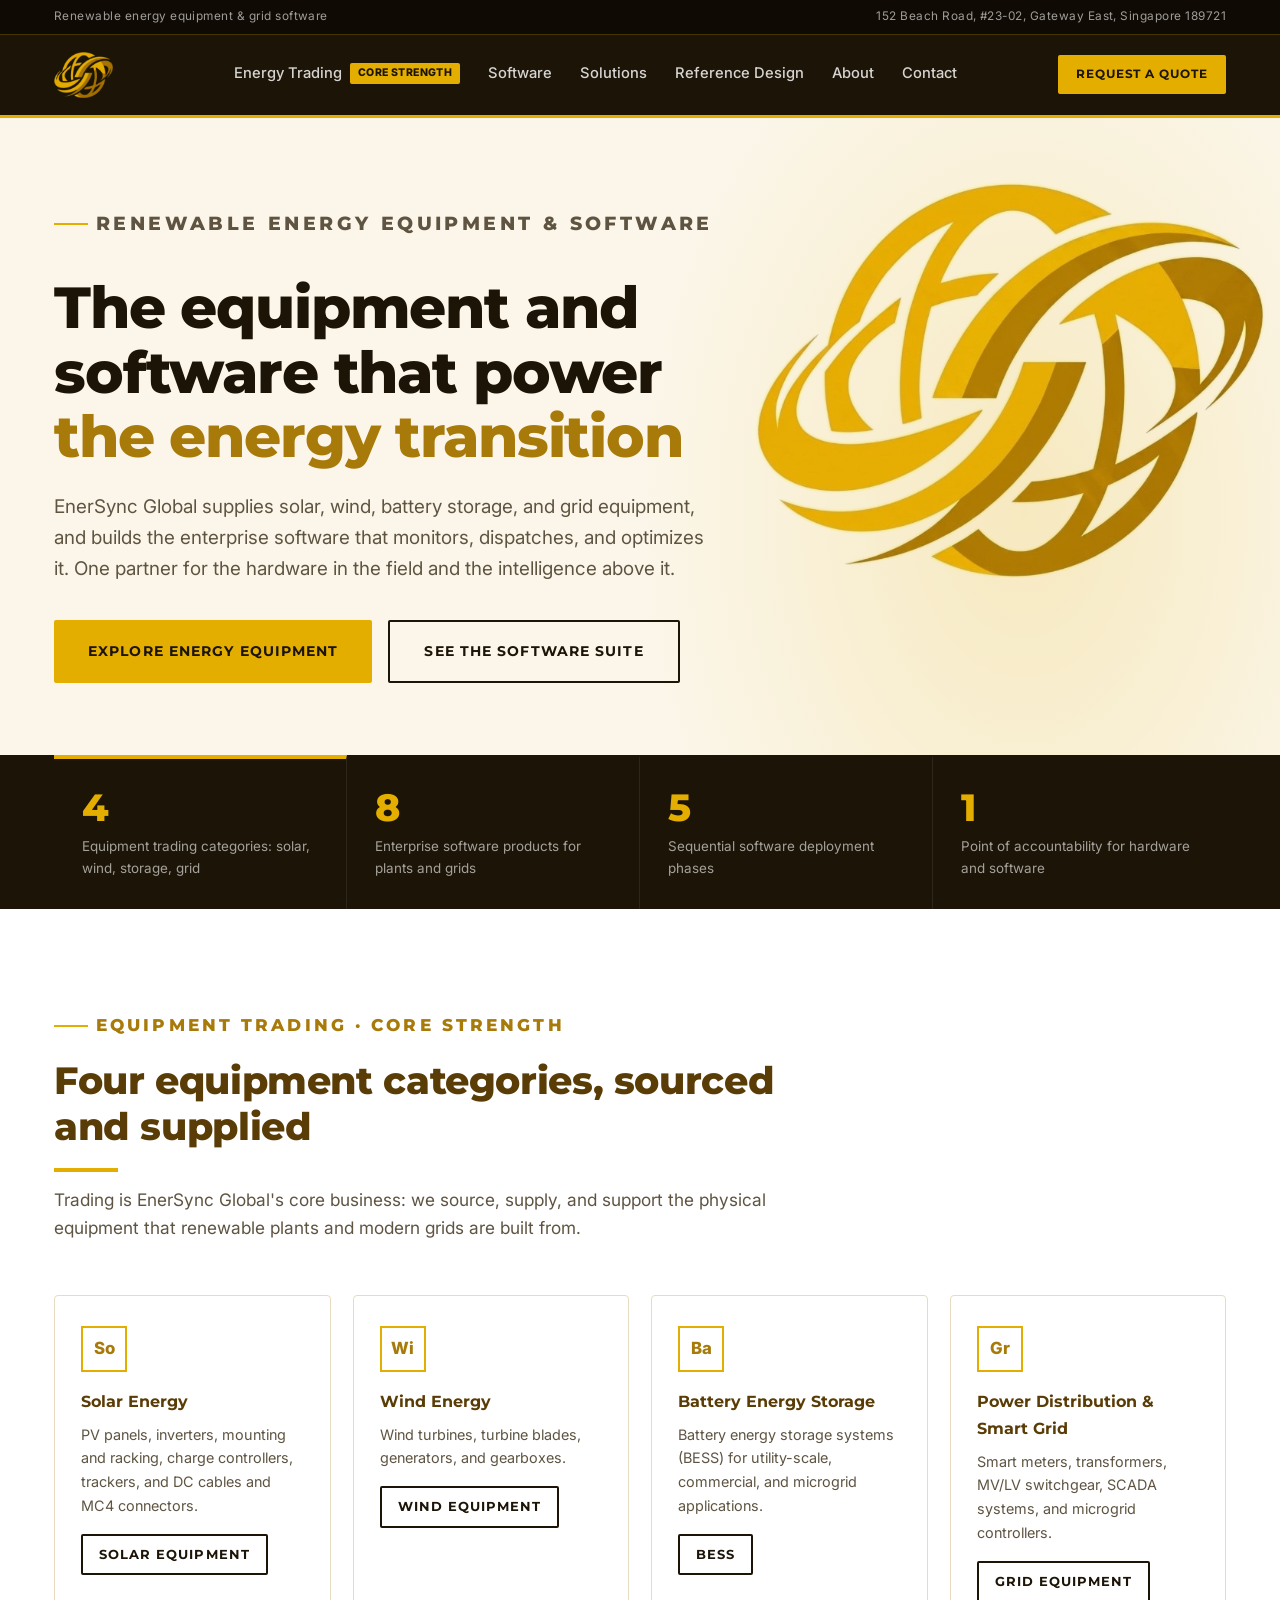
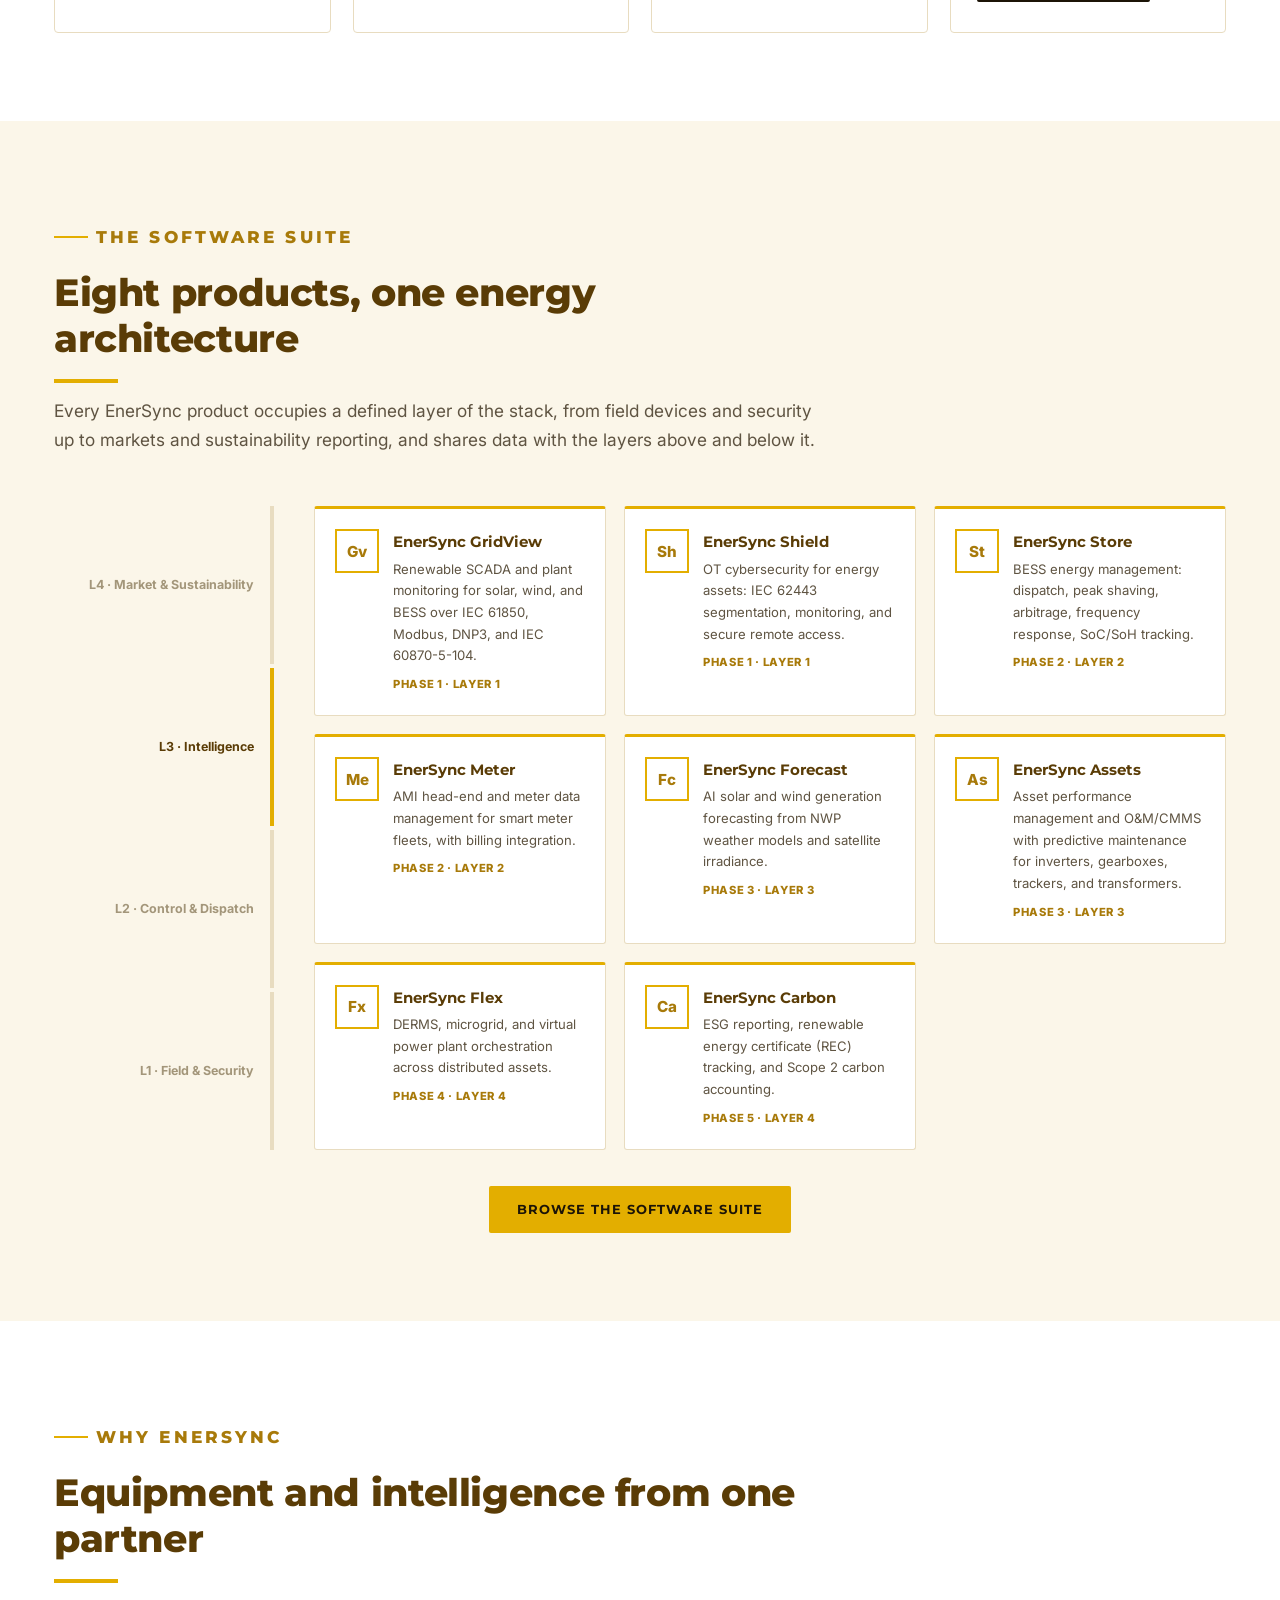
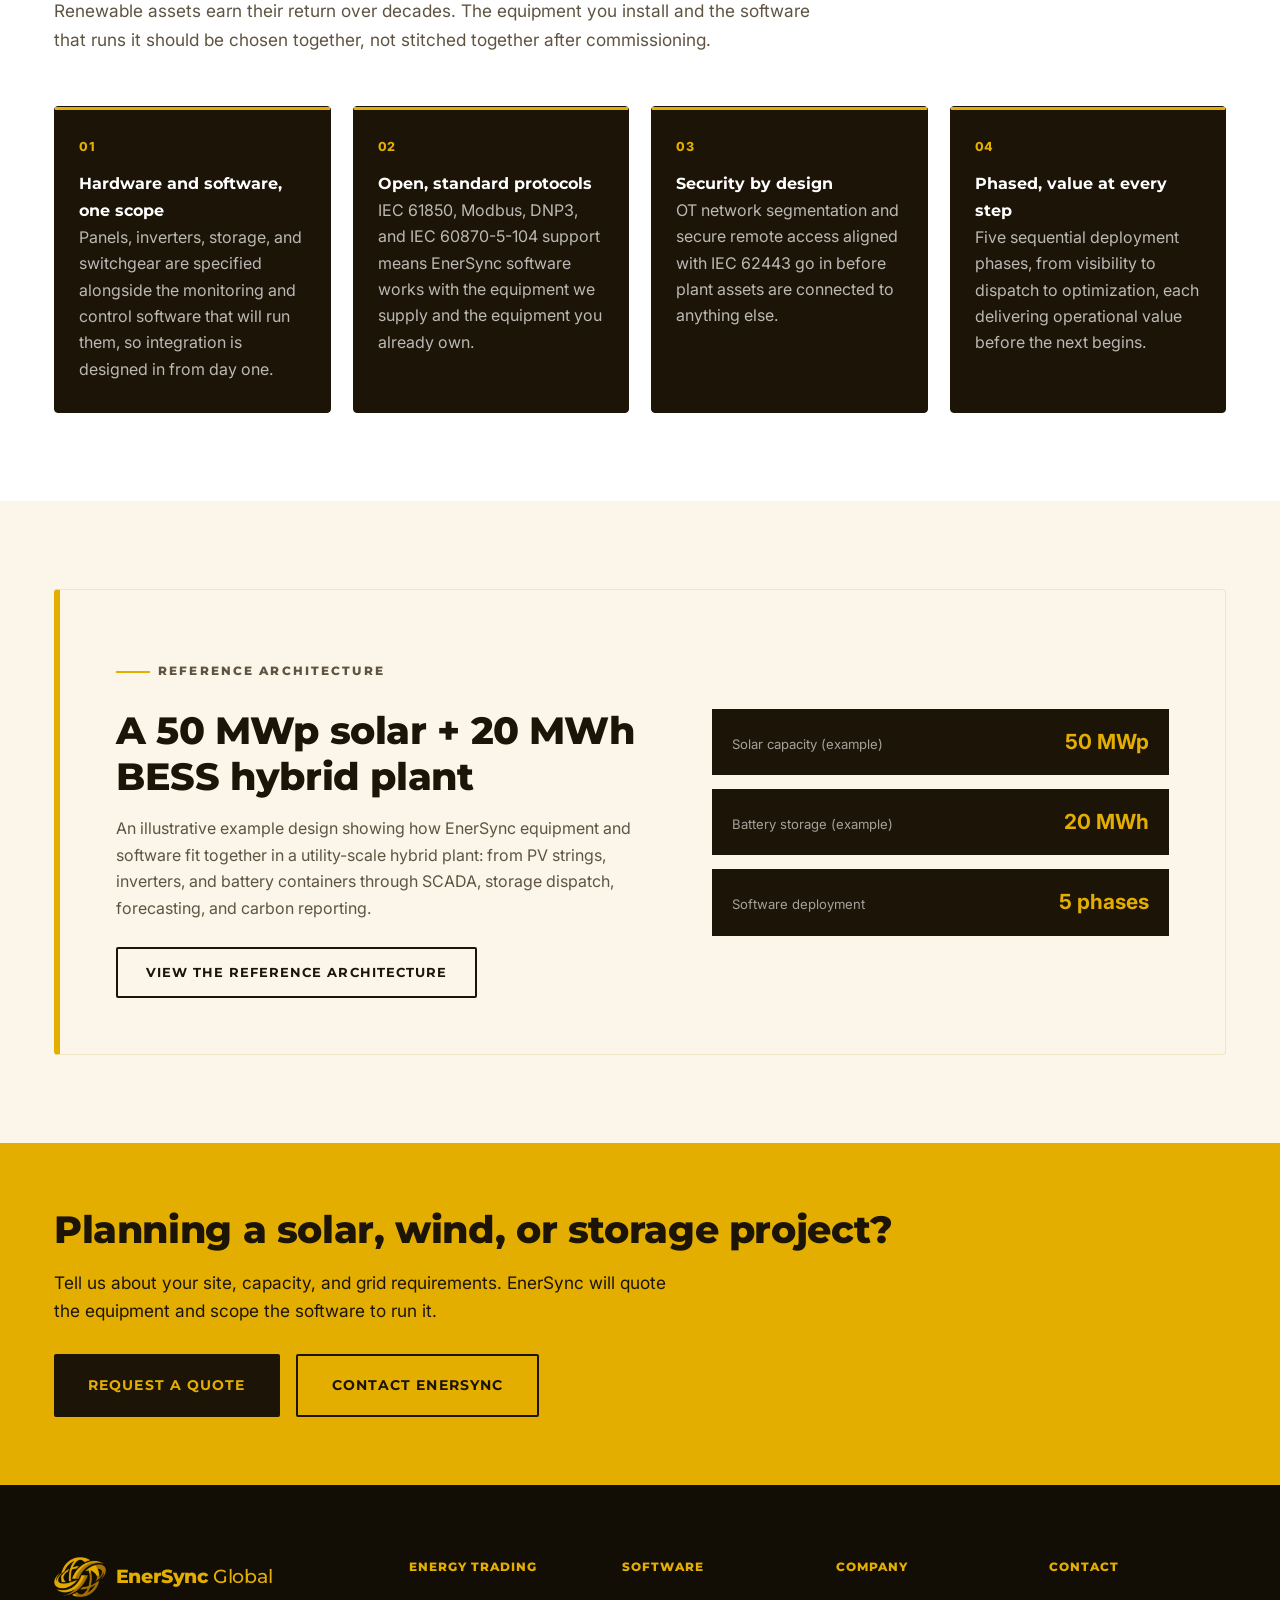
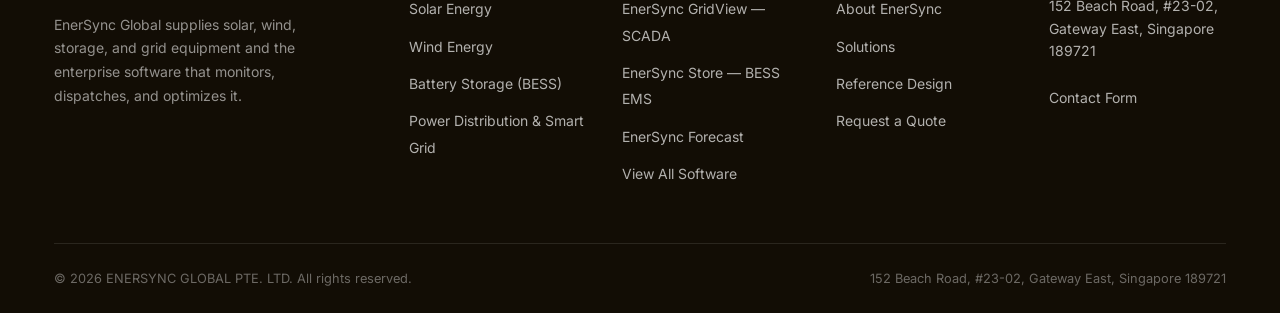
==== commit 3fb569f0: "Reposition as renewable energy trading + software, new visual identity - Energy Trading page: solar," ====
--- a/index.html
+++ b/index.html
@@ -3,34 +3,35 @@
 <head>
 <meta charset="UTF-8">
 <meta name="viewport" content="width=device-width, initial-scale=1.0">
-<title>EnerSync Global | Industrial IT Infrastructure for Manufacturing</title>
-<meta name="description" content="EnerSync Global builds the load-bearing IT infrastructure for manufacturers — ERP, MES, SCADA/IIoT, QMS, BI, PLM, WMS, SCM, EMS, ESG, and CRM, delivered in five sequential phases.">
+<title>EnerSync Global | Renewable Energy Equipment &amp; Energy Software</title>
+<meta name="description" content="EnerSync Global supplies solar, wind, battery energy storage, and smart grid equipment, and builds enterprise software for renewable plants and grids.">
 <link rel="icon" type="image/png" href="images/favicon.png">
+<link rel="preconnect" href="https://fonts.googleapis.com">
+<link rel="preconnect" href="https://fonts.gstatic.com" crossorigin>
+<link href="https://fonts.googleapis.com/css2?family=Inter:wght@400;500;600;700&family=Montserrat:wght@500;600;700;800&display=swap" rel="stylesheet">
 <link rel="stylesheet" href="css/style.css">
 </head>
 <body>
 
 <header class="site-header">
+  <div class="topbar">
+    <div class="wrap topbar-row">
+      <span>Renewable energy equipment &amp; grid software</span>
+      <span>152 Beach Road, #23-02, Gateway East, Singapore 189721</span>
+    </div>
+  </div>
   <div class="wrap header-row">
     <a href="index.html" class="brand-mark">
       <img src="images/logo-mark.png" alt="EnerSync Global logo">
       <span class="brand-word"><strong>EnerSync</strong> Global</span>
     </a>
     <nav class="main-nav">
-      <a href="products.html">Products</a>
-      <a href="it-trading.html" class="nav-featured">IT Trading <span class="nav-featured-tag">Core Strength</span></a>
+      <a href="trading.html" class="nav-featured">Energy Trading <span class="nav-featured-tag">Core Strength</span></a>
+      <a href="products.html">Software</a>
       <a href="solutions.html">Solutions</a>
-      <div class="nav-item-dropdown">
-        <a href="#">More Divisions &#9662;</a>
-        <div class="nav-dropdown-panel">
-          <a href="telecom.html">Telecom</a>
-          <a href="automation.html">Automation</a>
-          <a href="platforms.html">Platforms</a>
-        </div>
-      </div>
+      <a href="case-study.html">Reference Design</a>
       <a href="about.html">About</a>
       <a href="contact.html">Contact</a>
-      <a href="quote.html">Request a Quote</a>
     </nav>
     <div class="header-actions">
       <a href="quote.html" class="btn btn-fill btn-sm">Request a Quote</a>
@@ -43,16 +44,16 @@
 
 <main>
 
-  <!-- HERO: single-column centered, stats strip below -->
+  <!-- HERO -->
   <section class="intro-hero">
     <div class="wrap">
       <div class="intro-hero-inner">
-        <p class="eyebrow">Industrial IT Product Suite</p>
-        <h1>The IT infrastructure that makes <em>modern manufacturing</em> run</h1>
-        <p>EnerSync Global designs and delivers the software stack that sits underneath a factory floor — ERP, MES, SCADA/IIoT, QMS, BI, PLM, WMS, SCM, EMS, ESG, and CRM — deployed as one integrated architecture, not eleven disconnected tools.</p>
+        <p class="eyebrow">Renewable Energy Equipment &amp; Software</p>
+        <h1>The equipment and software that power <em>the energy transition</em></h1>
+        <p>EnerSync Global supplies solar, wind, battery storage, and grid equipment, and builds the enterprise software that monitors, dispatches, and optimizes it. One partner for the hardware in the field and the intelligence above it.</p>
         <div class="intro-hero-ctas">
-          <a href="products.html" class="btn btn-fill btn-lg">Explore the Product Suite</a>
-          <a href="case-study.html" class="btn btn-ghost btn-lg">Read the Case Study</a>
+          <a href="trading.html" class="btn btn-fill btn-lg">Explore Energy Equipment</a>
+          <a href="products.html" class="btn btn-ghost btn-lg">See the Software Suite</a>
         </div>
       </div>
     </div>
@@ -60,226 +61,198 @@
       <div class="wrap">
         <div class="metric-grid">
           <div class="metric-cell">
-            <div class="metric-value"><span>11</span></div>
-            <div class="metric-caption">Integrated products across the suite</div>
+            <div class="metric-value"><span>4</span></div>
+            <div class="metric-caption">Equipment trading categories: solar, wind, storage, grid</div>
           </div>
           <div class="metric-cell">
             <div class="metric-value"><span>8</span></div>
-            <div class="metric-caption">Architecture layers, sensors to financials</div>
+            <div class="metric-caption">Enterprise software products for plants and grids</div>
           </div>
           <div class="metric-cell">
             <div class="metric-value"><span>5</span></div>
-            <div class="metric-caption">Sequential deployment phases</div>
+            <div class="metric-caption">Sequential software deployment phases</div>
           </div>
           <div class="metric-cell">
-            <div class="metric-value">$<span>2.5M</span></div>
-            <div class="metric-caption">Product suite value, floating solar buoy facility deployment</div>
-          </div>
-        </div>
-      </div>
-    </div>
-  </section>
-
-  <!-- PRODUCT SUITE / 8-LAYER ARCHITECTURE -->
+            <div class="metric-value"><span>1</span></div>
+            <div class="metric-caption">Point of accountability for hardware and software</div>
+          </div>
+        </div>
+      </div>
+    </div>
+  </section>
+
+  <!-- TRADING -->
   <section class="block">
     <div class="wrap">
       <div class="head-block centered">
-        <p class="eyebrow">The Suite</p>
-        <h2>Eleven products, one architecture</h2>
-        <p>Every EnerSync product occupies a defined layer of the stack — from machine-level sensors to enterprise financials — and passes data upward and downward through the system it belongs to.</p>
+        <p class="eyebrow">Equipment Trading · Core Strength</p>
+        <h2>Four equipment categories, sourced and supplied</h2>
+        <p>Trading is EnerSync Global's core business: we source, supply, and support the physical equipment that renewable plants and modern grids are built from.</p>
+      </div>
+      <div class="division-grid">
+        <div class="division-card">
+          <div class="division-card-mark">So</div>
+          <h4>Solar Energy</h4>
+          <p>PV panels, inverters, mounting and racking, charge controllers, trackers, and DC cables and MC4 connectors.</p>
+          <a href="trading.html#solar" class="btn btn-line">Solar Equipment</a>
+        </div>
+        <div class="division-card">
+          <div class="division-card-mark">Wi</div>
+          <h4>Wind Energy</h4>
+          <p>Wind turbines, turbine blades, generators, and gearboxes.</p>
+          <a href="trading.html#wind" class="btn btn-line">Wind Equipment</a>
+        </div>
+        <div class="division-card">
+          <div class="division-card-mark">Ba</div>
+          <h4>Battery Energy Storage</h4>
+          <p>Battery energy storage systems (BESS) for utility-scale, commercial, and microgrid applications.</p>
+          <a href="trading.html#bess" class="btn btn-line">BESS</a>
+        </div>
+        <div class="division-card">
+          <div class="division-card-mark">Gr</div>
+          <h4>Power Distribution &amp; Smart Grid</h4>
+          <p>Smart meters, transformers, MV/LV switchgear, SCADA systems, and microgrid controllers.</p>
+          <a href="trading.html#grid" class="btn btn-line">Grid Equipment</a>
+        </div>
+      </div>
+    </div>
+  </section>
+
+  <!-- SOFTWARE SUITE / 4-LAYER ARCHITECTURE -->
+  <section class="block block-alt">
+    <div class="wrap">
+      <div class="head-block centered">
+        <p class="eyebrow">The Software Suite</p>
+        <h2>Eight products, one energy architecture</h2>
+        <p>Every EnerSync product occupies a defined layer of the stack, from field devices and security up to markets and sustainability reporting, and shares data with the layers above and below it.</p>
       </div>
       <div class="stack-visual">
         <div class="stack-rail" aria-hidden="true">
-          <div class="stack-rail-item">L8 · Infrastructure &amp; Security</div>
-          <div class="stack-rail-item">L7 · Energy &amp; Sustainability</div>
-          <div class="stack-rail-item">L6 · Product &amp; Supply Chain</div>
-          <div class="stack-rail-item is-current">L5 · Intelligence &amp; Optimization</div>
-          <div class="stack-rail-item">L4 · Quality &amp; Compliance</div>
-          <div class="stack-rail-item">L3 · Automation &amp; Control</div>
-          <div class="stack-rail-item">L2 · Shop Floor Execution</div>
-          <div class="stack-rail-item">L1 · Enterprise Core</div>
+          <div class="stack-rail-item">L4 · Market &amp; Sustainability</div>
+          <div class="stack-rail-item is-current">L3 · Intelligence</div>
+          <div class="stack-rail-item">L2 · Control &amp; Dispatch</div>
+          <div class="stack-rail-item">L1 · Field &amp; Security</div>
         </div>
         <div class="suite-grid">
           <div class="suite-tile">
-            <div class="suite-tile-mark">Co</div>
-            <div>
-              <h4>EnerSync Core</h4>
-              <p>ERP — order management, production scheduling, cost accounting, regrind genealogy.</p>
-              <span class="suite-tile-phase">Phase 2 · Layer 1</span>
-            </div>
-          </div>
-          <div class="suite-tile">
-            <div class="suite-tile-mark">Ex</div>
-            <div>
-              <h4>EnerSync Execute</h4>
-              <p>MES — recipe push, cycle tracking, OEE, downtime capture, actuals reporting.</p>
+            <div class="suite-tile-mark">Gv</div>
+            <div>
+              <h4>EnerSync GridView</h4>
+              <p>Renewable SCADA and plant monitoring for solar, wind, and BESS over IEC 61850, Modbus, DNP3, and IEC 60870-5-104.</p>
+              <span class="suite-tile-phase">Phase 1 · Layer 1</span>
+            </div>
+          </div>
+          <div class="suite-tile">
+            <div class="suite-tile-mark">Sh</div>
+            <div>
+              <h4>EnerSync Shield</h4>
+              <p>OT cybersecurity for energy assets: IEC 62443 segmentation, monitoring, and secure remote access.</p>
+              <span class="suite-tile-phase">Phase 1 · Layer 1</span>
+            </div>
+          </div>
+          <div class="suite-tile">
+            <div class="suite-tile-mark">St</div>
+            <div>
+              <h4>EnerSync Store</h4>
+              <p>BESS energy management: dispatch, peak shaving, arbitrage, frequency response, SoC/SoH tracking.</p>
               <span class="suite-tile-phase">Phase 2 · Layer 2</span>
             </div>
           </div>
           <div class="suite-tile">
-            <div class="suite-tile-mark">Pu</div>
-            <div>
-              <h4>EnerSync Pulse</h4>
-              <p>SCADA/IIoT — real-time floor visibility, sensor ingestion, predictive maintenance, digital twin.</p>
-              <span class="suite-tile-phase">Phase 1 + 4 · Layer 3/5</span>
-            </div>
-          </div>
-          <div class="suite-tile">
-            <div class="suite-tile-mark">Qu</div>
-            <div>
-              <h4>EnerSync Quality</h4>
-              <p>QMS — ISO 9001:2015 documentation, NCR/CAPA, SPC, supplier quality, audit trail.</p>
-              <span class="suite-tile-phase">Phase 3 · Layer 4</span>
-            </div>
-          </div>
-          <div class="suite-tile">
-            <div class="suite-tile-mark">In</div>
-            <div>
-              <h4>EnerSync Insight</h4>
-              <p>BI — cross-layer dashboards: OEE, yield trend, scrap rate, cost per unit.</p>
-              <span class="suite-tile-phase">Phase 3 · Layer 5</span>
-            </div>
-          </div>
-          <div class="suite-tile">
-            <div class="suite-tile-mark">De</div>
-            <div>
-              <h4>EnerSync Design</h4>
-              <p>PLM — version-controlled mold designs and process profiles, automated recipe push.</p>
-              <span class="suite-tile-phase">Phase 4 · Layer 6</span>
-            </div>
-          </div>
-          <div class="suite-tile">
-            <div class="suite-tile-mark">St</div>
-            <div>
-              <h4>EnerSync Stock</h4>
-              <p>WMS — material receipt, issue, and regrind batch traceability with full source data.</p>
-              <span class="suite-tile-phase">Phase 3 · Layer 6</span>
-            </div>
-          </div>
-          <div class="suite-tile">
-            <div class="suite-tile-mark">Su</div>
-            <div>
-              <h4>EnerSync Supply</h4>
-              <p>SCM — demand forecasting, automated procurement, supplier scorecards.</p>
-              <span class="suite-tile-phase">Phase 5 · Layer 6</span>
-            </div>
-          </div>
-          <div class="suite-tile">
-            <div class="suite-tile-mark">En</div>
-            <div>
-              <h4>EnerSync Energy</h4>
-              <p>EMS — machine-level sub-metering, waste identification, ISO 50001 reporting.</p>
-              <span class="suite-tile-phase">Phase 3 · Layer 7</span>
-            </div>
-          </div>
-          <div class="suite-tile">
-            <div class="suite-tile-mark">Sn</div>
-            <div>
-              <h4>EnerSync Sustain</h4>
-              <p>ESG — Scope 1/2/3 carbon reporting, recycled-content traceability documentation.</p>
-              <span class="suite-tile-phase">Phase 5 · Layer 7</span>
-            </div>
-          </div>
-          <div class="suite-tile">
-            <div class="suite-tile-mark">Cn</div>
-            <div>
-              <h4>EnerSync Connect</h4>
-              <p>CRM — customer accounts, quotation tracking, order history, pipeline visibility.</p>
-              <span class="suite-tile-phase">Phase 5 · Layer 6</span>
-            </div>
-          </div>
-        </div>
+            <div class="suite-tile-mark">Me</div>
+            <div>
+              <h4>EnerSync Meter</h4>
+              <p>AMI head-end and meter data management for smart meter fleets, with billing integration.</p>
+              <span class="suite-tile-phase">Phase 2 · Layer 2</span>
+            </div>
+          </div>
+          <div class="suite-tile">
+            <div class="suite-tile-mark">Fc</div>
+            <div>
+              <h4>EnerSync Forecast</h4>
+              <p>AI solar and wind generation forecasting from NWP weather models and satellite irradiance.</p>
+              <span class="suite-tile-phase">Phase 3 · Layer 3</span>
+            </div>
+          </div>
+          <div class="suite-tile">
+            <div class="suite-tile-mark">As</div>
+            <div>
+              <h4>EnerSync Assets</h4>
+              <p>Asset performance management and O&amp;M/CMMS with predictive maintenance for inverters, gearboxes, trackers, and transformers.</p>
+              <span class="suite-tile-phase">Phase 3 · Layer 3</span>
+            </div>
+          </div>
+          <div class="suite-tile">
+            <div class="suite-tile-mark">Fx</div>
+            <div>
+              <h4>EnerSync Flex</h4>
+              <p>DERMS, microgrid, and virtual power plant orchestration across distributed assets.</p>
+              <span class="suite-tile-phase">Phase 4 · Layer 4</span>
+            </div>
+          </div>
+          <div class="suite-tile">
+            <div class="suite-tile-mark">Ca</div>
+            <div>
+              <h4>EnerSync Carbon</h4>
+              <p>ESG reporting, renewable energy certificate (REC) tracking, and Scope 2 carbon accounting.</p>
+              <span class="suite-tile-phase">Phase 5 · Layer 4</span>
+            </div>
+          </div>
+        </div>
+      </div>
+      <div class="center" style="margin-top:36px;">
+        <a href="products.html" class="btn btn-fill">Browse the Software Suite</a>
       </div>
     </div>
   </section>
 
   <!-- WHY ENERSYNC -->
-  <section class="block block-alt">
+  <section class="block">
     <div class="wrap">
       <div class="head-block centered">
         <p class="eyebrow">Why EnerSync</p>
-        <h2>Built for factories where IT is not optional</h2>
-        <p>Industrial buyers qualify the factory behind the product, not just the product itself. The systems underneath production determine whether a manufacturer can prove quality, control cost, and win contracts with the buyers who matter most.</p>
+        <h2>Equipment and intelligence from one partner</h2>
+        <p>Renewable assets earn their return over decades. The equipment you install and the software that runs it should be chosen together, not stitched together after commissioning.</p>
       </div>
       <div class="diff-grid">
         <div class="diff-card">
           <span class="diff-num">01</span>
-          <h4>Sequenced, not simultaneous</h4>
-          <p>Each of the five deployment phases produces operational value before the next begins, so a factory is never waiting on the full stack to benefit.</p>
+          <h4>Hardware and software, one scope</h4>
+          <p>Panels, inverters, storage, and switchgear are specified alongside the monitoring and control software that will run them, so integration is designed in from day one.</p>
         </div>
         <div class="diff-card">
           <span class="diff-num">02</span>
-          <h4>Security designed in from Day 1</h4>
-          <p>OT network segmentation and a monitored DMZ are foundational — not retrofitted after the rest of the stack is already exposed.</p>
+          <h4>Open, standard protocols</h4>
+          <p>IEC 61850, Modbus, DNP3, and IEC 60870-5-104 support means EnerSync software works with the equipment we supply and the equipment you already own.</p>
         </div>
         <div class="diff-card">
           <span class="diff-num">03</span>
-          <h4>Certification-ready by design</h4>
-          <p>Quality documentation, audit trails, and non-conformance records accumulate from the start, not assembled retroactively under deadline.</p>
+          <h4>Security by design</h4>
+          <p>OT network segmentation and secure remote access aligned with IEC 62443 go in before plant assets are connected to anything else.</p>
         </div>
         <div class="diff-card">
           <span class="diff-num">04</span>
-          <h4>One architecture, eleven products</h4>
-          <p>Every layer consumes data from the layer below and produces data for the layer above — an integrated system, not point solutions stitched together.</p>
-        </div>
-      </div>
-    </div>
-  </section>
-
-  <!-- DIVISIONS -->
+          <h4>Phased, value at every step</h4>
+          <p>Five sequential deployment phases, from visibility to dispatch to optimization, each delivering operational value before the next begins.</p>
+        </div>
+      </div>
+    </div>
+  </section>
+
+  <!-- REFERENCE ARCHITECTURE TEASER -->
   <section class="block block-alt">
-    <div class="wrap">
-      <div class="head-block centered">
-        <p class="eyebrow">Beyond the Product Suite</p>
-        <h2>Four divisions, the same load-bearing standard</h2>
-        <p>Alongside the EnerSync software product suite, EnerSync Global operates four additional divisions that supply, integrate, and support the hardware, connectivity, and third-party platforms a factory's IT architecture depends on. <strong>IT Trading is our deepest bench and highest-volume division</strong> — the hardware backbone every other layer runs on.</p>
-      </div>
-      <div class="division-grid">
-        <div class="division-card is-featured">
-          <span class="division-badge">Core Strength</span>
-          <div class="division-card-mark">IT</div>
-          <div>
-            <h4>IT Trading</h4>
-            <p>EnerSync Global's strongest and most established division: servers, workstations, network equipment, security appliances, industrial computers, and surveillance systems — sourced, configured, and supported for factory-floor and data-center environments at scale.</p>
-            <a href="it-trading.html" class="btn btn-fill">Explore IT Trading →</a>
-          </div>
-        </div>
-        <div class="division-card">
-          <div class="division-card-mark">Te</div>
-          <h4>Telecom</h4>
-          <p>Optical fiber cable, passive and active optical equipment, and telecom infrastructure for the connectivity backbone that a modern plant runs on.</p>
-          <a href="telecom.html" class="btn btn-line">Explore Telecom</a>
-        </div>
-        <div class="division-card">
-          <div class="division-card-mark">Au</div>
-          <h4>Automation</h4>
-          <p>Product-line automation systems and IoT deployments that pair naturally with EnerSync Pulse — sensors, gateways, and edge compute feeding the same data lake.</p>
-          <a href="automation.html" class="btn btn-line">Explore Automation</a>
-        </div>
-        <div class="division-card">
-          <div class="division-card-mark">Pl</div>
-          <h4>Platforms</h4>
-          <p>Third-party and complementary industrial software platforms — MES, SCADA, and IIoT — that EnerSync can trade, integrate, or run alongside its own product suite.</p>
-          <a href="platforms.html" class="btn btn-line">Explore Platforms</a>
-        </div>
-      </div>
-    </div>
-  </section>
-
-  <!-- CASE STUDY TEASER -->
-  <section class="block">
     <div class="wrap">
       <div class="teaser-panel">
         <div class="teaser-copy">
-          <p class="eyebrow">Case Study</p>
-          <h2>A large-scale floating solar buoy manufacturing facility</h2>
-          <p>A factory producing 1,300 HDPE floating solar buoys per day, across 8 machines and 3 continuous shifts, required an IT architecture that could make production visible, certifiable, and commercially defensible from the first day of operation. EnerSync delivered the full product suite in five sequential phases.</p>
-          <a href="case-study.html" class="btn btn-line">Read the Full Case Study</a>
+          <p class="eyebrow">Reference Architecture</p>
+          <h2>A 50 MWp solar + 20 MWh BESS hybrid plant</h2>
+          <p>An illustrative example design showing how EnerSync equipment and software fit together in a utility-scale hybrid plant: from PV strings, inverters, and battery containers through SCADA, storage dispatch, forecasting, and carbon reporting.</p>
+          <a href="case-study.html" class="btn btn-line">View the Reference Architecture</a>
         </div>
         <div class="teaser-figures">
-          <div class="teaser-figure"><span>Daily production target</span><strong>1,300 buoys</strong></div>
-          <div class="teaser-figure"><span>EnerSync product suite</span><strong>11 products</strong></div>
-          <div class="teaser-figure"><span>Deployment</span><strong>5 phases</strong></div>
+          <div class="teaser-figure"><span>Solar capacity (example)</span><strong>50 MWp</strong></div>
+          <div class="teaser-figure"><span>Battery storage (example)</span><strong>20 MWh</strong></div>
+          <div class="teaser-figure"><span>Software deployment</span><strong>5 phases</strong></div>
         </div>
       </div>
     </div>
@@ -287,11 +260,11 @@
 
   <section class="cta-banner">
     <div class="wrap">
-      <h2>Ready to make your factory's IT load-bearing?</h2>
-      <p>Talk to EnerSync about your production environment, your quality and sustainability requirements, and where a phased rollout should begin.</p>
+      <h2>Planning a solar, wind, or storage project?</h2>
+      <p>Tell us about your site, capacity, and grid requirements. EnerSync will quote the equipment and scope the software to run it.</p>
       <div class="cta-banner-actions">
-        <a href="contact.html" class="btn btn-fill btn-lg">Contact EnerSync</a>
-        <a href="solutions.html" class="btn btn-ghost btn-lg">See the 5-Phase Approach</a>
+        <a href="quote.html" class="btn btn-fill btn-lg">Request a Quote</a>
+        <a href="contact.html" class="btn btn-ghost btn-lg">Contact EnerSync</a>
       </div>
     </div>
   </section>
@@ -303,24 +276,24 @@
     <div class="footer-grid">
       <div class="footer-brand">
         <div class="footer-logo"><img src="images/logo-mark.png" alt="EnerSync Global logo"><span class="brand-word"><strong>EnerSync</strong> Global</span></div>
-        <p>EnerSync Global designs and delivers the industrial IT product suite that makes manufacturing operations visible, certifiable, and commercially competitive.</p>
+        <p>EnerSync Global supplies solar, wind, storage, and grid equipment and the enterprise software that monitors, dispatches, and optimizes it.</p>
       </div>
       <div class="footer-col">
-        <h5>Products</h5>
+        <h5>Energy Trading</h5>
         <ul>
-          <li><a href="products.html">EnerSync Core — ERP</a></li>
-          <li><a href="products.html">EnerSync Execute — MES</a></li>
-          <li><a href="products.html">EnerSync Pulse — SCADA/IIoT</a></li>
-          <li><a href="products.html">View All Products</a></li>
+          <li><a href="trading.html#solar">Solar Energy</a></li>
+          <li><a href="trading.html#wind">Wind Energy</a></li>
+          <li><a href="trading.html#bess">Battery Storage (BESS)</a></li>
+          <li><a href="trading.html#grid">Power Distribution &amp; Smart Grid</a></li>
         </ul>
       </div>
       <div class="footer-col">
-        <h5>Divisions</h5>
+        <h5>Software</h5>
         <ul>
-          <li><a href="it-trading.html">IT Trading</a></li>
-          <li><a href="telecom.html">Telecom</a></li>
-          <li><a href="automation.html">Automation</a></li>
-          <li><a href="platforms.html">Platforms</a></li>
+          <li><a href="products.html">EnerSync GridView — SCADA</a></li>
+          <li><a href="products.html">EnerSync Store — BESS EMS</a></li>
+          <li><a href="products.html">EnerSync Forecast</a></li>
+          <li><a href="products.html">View All Software</a></li>
         </ul>
       </div>
       <div class="footer-col">
@@ -328,7 +301,8 @@
         <ul>
           <li><a href="about.html">About EnerSync</a></li>
           <li><a href="solutions.html">Solutions</a></li>
-          <li><a href="case-study.html">Case Study</a></li>
+          <li><a href="case-study.html">Reference Design</a></li>
+          <li><a href="quote.html">Request a Quote</a></li>
         </ul>
       </div>
       <div class="footer-col">
--- a/css/style.css
+++ b/css/style.css
@@ -597,3 +597,170 @@
   .footer-grid { grid-template-columns: 1fr; }
   .phase-tabs { flex-direction: column; align-items: stretch; }
 }
+
+/* =====================================================================
+   ENERSYNC DESIGN LAYER - distinct identity (overrides base components)
+   Fonts: Montserrat (display) + Inter (text). Square edges, gold rules,
+   light hero with emblem, dark header, gold CTA band.
+   ===================================================================== */
+:root {
+  --radius-sm: 2px;
+  --radius: 3px;
+  --radius-lg: 4px;
+  --charcoal: #1c1407;
+  --cream: #fbf6e9;
+  --cream-2: #f0e4c6;
+  --font-display: 'Montserrat', 'Segoe UI', Arial, sans-serif;
+  --font-text: 'Inter', 'Segoe UI', Arial, sans-serif;
+}
+body { font-family: var(--font-text); }
+h1, h2, h3, h4, h5, .btn, .metric-value, .eyebrow, .phase-tab, .brand-word { font-family: var(--font-display); }
+h1 { font-weight: 800; letter-spacing: -0.02em; }
+h2 { font-weight: 800; letter-spacing: -0.01em; }
+.block-alt { background: var(--cream); }
+
+/* Eyebrow: rule + uppercase text, no pill */
+.eyebrow {
+  background: none; border: none; padding: 0; border-radius: 0;
+  color: var(--blue); font-size: 0.74rem; letter-spacing: 0.18em;
+}
+.eyebrow::before { width: 34px; height: 2px; border-radius: 0; background: var(--teal); }
+
+/* Section heads: left-aligned with a gold rule under the title */
+.head-block, .head-block.centered { text-align: left; margin-left: 0; margin-right: 0; max-width: 780px; }
+.head-block h2::after { content: ''; display: block; width: 64px; height: 4px; background: var(--teal); margin-top: 18px; }
+
+/* Buttons: square, uppercase, solid gold with dark text */
+.btn { border-radius: var(--radius-sm); text-transform: uppercase; letter-spacing: 0.08em; font-size: 0.8rem; font-weight: 700; }
+.btn-lg { padding: 18px 34px; font-size: 0.86rem; }
+.btn-sm { padding: 10px 18px; font-size: 0.74rem; }
+.btn-fill { background: var(--teal); color: var(--charcoal); box-shadow: none; }
+.btn-fill:hover { background: var(--teal-soft); transform: none; box-shadow: none; }
+.btn-line { color: var(--charcoal); border: 2px solid var(--charcoal); }
+.btn-line:hover { background: var(--charcoal); color: var(--teal); }
+
+/* Header: thin top bar + dark nav bar with underline active state */
+.topbar { background: #0f0a03; border-bottom: 1px solid rgba(227,174,0,0.25); }
+.topbar-row { display: flex; justify-content: space-between; gap: 16px; padding-top: 7px; padding-bottom: 7px; }
+.topbar-row span { font-size: 0.74rem; letter-spacing: 0.04em; color: rgba(255,255,255,0.6); }
+.site-header { background: var(--charcoal); border-bottom: 3px solid var(--teal); }
+.site-header.is-scrolled .topbar { display: none; }
+.header-row { height: 80px; position: relative; }
+.brand-word { color: var(--teal); }
+.main-nav a { color: rgba(255,255,255,0.82); border-radius: 0; border-bottom: 2px solid transparent; padding: 9px 12px; font-weight: 500; }
+.main-nav a:hover { background: none; color: var(--teal); }
+.main-nav a.is-active { background: none; color: var(--teal); border-bottom-color: var(--teal); }
+.nav-featured-tag { background: var(--teal); color: var(--charcoal); border-radius: 2px; }
+.nav-toggle span { background: var(--teal); }
+
+/* Homepage hero: light, left-aligned, emblem on the right */
+.intro-hero { background: var(--cream); padding: 88px 0 0; }
+.intro-hero::before {
+  background: url(../images/logo-mark.png) no-repeat right 2% top 64px / auto 50%;
+}
+.intro-hero::after {
+  content: ''; position: absolute; right: -10%; top: -20%; width: 60%; height: 140%;
+  background: radial-gradient(closest-side, rgba(227,174,0,0.18), transparent);
+  pointer-events: none;
+}
+.intro-hero .wrap { position: relative; z-index: 1; }
+.intro-hero-inner { margin: 0; text-align: left; max-width: 660px; }
+.intro-hero h1 { color: var(--charcoal); }
+.intro-hero h1 em { background: none; -webkit-text-fill-color: var(--blue); color: var(--blue); }
+.intro-hero-inner p { color: var(--ink-600); }
+.intro-hero-ctas { justify-content: flex-start; margin-bottom: 72px; }
+.intro-hero .btn-ghost, .page-intro .btn-ghost { color: var(--charcoal); border-color: var(--charcoal); }
+.intro-hero .btn-ghost:hover { background: var(--charcoal); color: var(--teal); }
+.metric-strip { background: var(--charcoal); border-top: none; padding: 0; z-index: 1; }
+.metric-cell { text-align: left; padding: 30px 28px; border-right: 1px solid rgba(255,255,255,0.08); border-top: 4px solid transparent; }
+.metric-cell:first-child { border-top-color: var(--teal); }
+.metric-value { color: var(--teal); }
+.metric-value span { background: none; -webkit-text-fill-color: var(--teal); color: var(--teal); }
+
+/* Inner page intro: light band, left-aligned, faint emblem */
+.page-intro {
+  background: var(--cream); text-align: left; padding: 64px 0 56px;
+  border-bottom: 1px solid var(--cream-2); position: relative; overflow: hidden;
+}
+.page-intro::after {
+  content: ''; position: absolute; right: -40px; top: 50%; transform: translateY(-50%);
+  width: 340px; height: 270px; background: url(../images/logo-mark.png) no-repeat center / contain; opacity: 0.14;
+}
+.page-intro .wrap { position: relative; z-index: 1; }
+.page-intro h1 { color: var(--charcoal); }
+.page-intro p { color: var(--ink-600); margin: 0; max-width: 680px; }
+.crumb-trail { justify-content: flex-start; }
+.crumb-trail a { color: var(--blue); }
+.crumb-trail span { color: var(--ink-400); }
+
+/* Cards: square, gold rules, outlined marks */
+.suite-tile { border-top: 3px solid var(--teal); }
+.suite-tile:hover, .division-card:hover { transform: none; }
+.suite-tile-mark, .division-card-mark, .value-tile-mark {
+  background: transparent; border: 2px solid var(--teal); color: var(--blue); border-radius: 0;
+}
+.diff-card { background: var(--charcoal); border-color: var(--charcoal); }
+.diff-card h4 { color: var(--white); }
+.diff-card p { color: rgba(255,255,255,0.7); }
+.diff-card::before { left: 0; top: 0; width: 100%; height: 3px; border-radius: 0; background: var(--teal); }
+.category-card { border-left: 4px solid var(--teal); }
+.category-card ul li::before { content: '\25A0'; font-size: 0.55rem; top: 0.45em; color: var(--teal); }
+.division-card.is-featured { background: var(--charcoal); border: none; }
+.division-card.is-featured h4 { color: var(--teal); }
+.division-card.is-featured p { color: rgba(255,255,255,0.75); }
+.division-card.is-featured .btn-fill { background: var(--teal); color: var(--charcoal); }
+.division-badge { border-radius: 0; background: var(--teal); color: var(--charcoal); }
+.callout-block { background: var(--white); border: 1px solid var(--cream-2); border-left: 5px solid var(--teal); border-radius: 0; }
+.stack-rail-item { border-right-width: 4px; }
+
+/* Teaser: light panel with dark figure column */
+.teaser-panel { background: var(--cream); border: 1px solid var(--cream-2); border-left: 6px solid var(--teal); }
+.teaser-panel::after { display: none; }
+.teaser-copy h2 { color: var(--charcoal); }
+.teaser-copy p { color: var(--ink-600); }
+.teaser-figure { background: var(--charcoal); border: none; border-radius: 0; }
+.teaser-figure strong { color: var(--teal); }
+
+/* CTA band: gold, left-aligned */
+.cta-banner { background: var(--teal); text-align: left; padding: 64px 0; }
+.cta-banner h2, .cta-banner p { color: var(--charcoal); }
+.cta-banner p { margin: 0 0 28px; max-width: 640px; }
+.cta-banner-actions { justify-content: flex-start; }
+.cta-banner .btn-fill { background: var(--charcoal); color: var(--teal); }
+.cta-banner .btn-fill:hover { background: #000; }
+.cta-banner .btn-ghost { color: var(--charcoal); border-color: var(--charcoal); }
+.cta-banner .btn-ghost:hover { background: rgba(0,0,0,0.08); }
+
+/* Products: underline tabs, dark table heads */
+.phase-tabs { justify-content: flex-start; gap: 0; border-bottom: 2px solid var(--cream-2); }
+.phase-tab { border: none; border-radius: 0; background: none; border-bottom: 3px solid transparent; margin-bottom: -2px; padding: 14px 20px; }
+.phase-tab:hover { color: var(--charcoal); }
+.phase-tab.is-active { background: none; color: var(--charcoal); border-bottom-color: var(--teal); }
+.phase-panel-head { text-align: left; margin: 0 0 32px; }
+.product-matrix thead th, .layer-table thead th, .invest-table thead th { background: var(--charcoal); color: var(--teal); }
+
+/* Solutions timeline: square markers */
+.phase-timeline::before { background: var(--teal); }
+.phase-track-num { border-radius: 0; background: var(--charcoal); border: none; color: var(--teal); }
+
+/* Contact / quote */
+.call-panel { background: var(--teal); }
+.call-panel h3, .call-panel p { color: var(--charcoal); }
+.call-panel .btn-fill { background: var(--charcoal); color: var(--teal); }
+.info-row-mark { background: transparent; border: 2px solid var(--teal); border-radius: 0; }
+
+/* Footer */
+.site-footer { background: #120d05; border-top: 4px solid var(--teal); }
+.footer-col h5 { color: var(--teal); }
+
+@media (max-width: 1024px) {
+  .intro-hero::before { opacity: 0.16; background-position: right -60px center; }
+}
+@media (max-width: 768px) {
+  .topbar-row span:first-child { display: none; }
+  .main-nav { top: 100%; background: var(--charcoal); border-bottom: 3px solid var(--teal); }
+  .page-intro::after { display: none; }
+}
+
+.category-grid.cols-2 { grid-template-columns: repeat(2, 1fr); }
+@media (max-width: 768px) { .category-grid.cols-2 { grid-template-columns: 1fr; } }
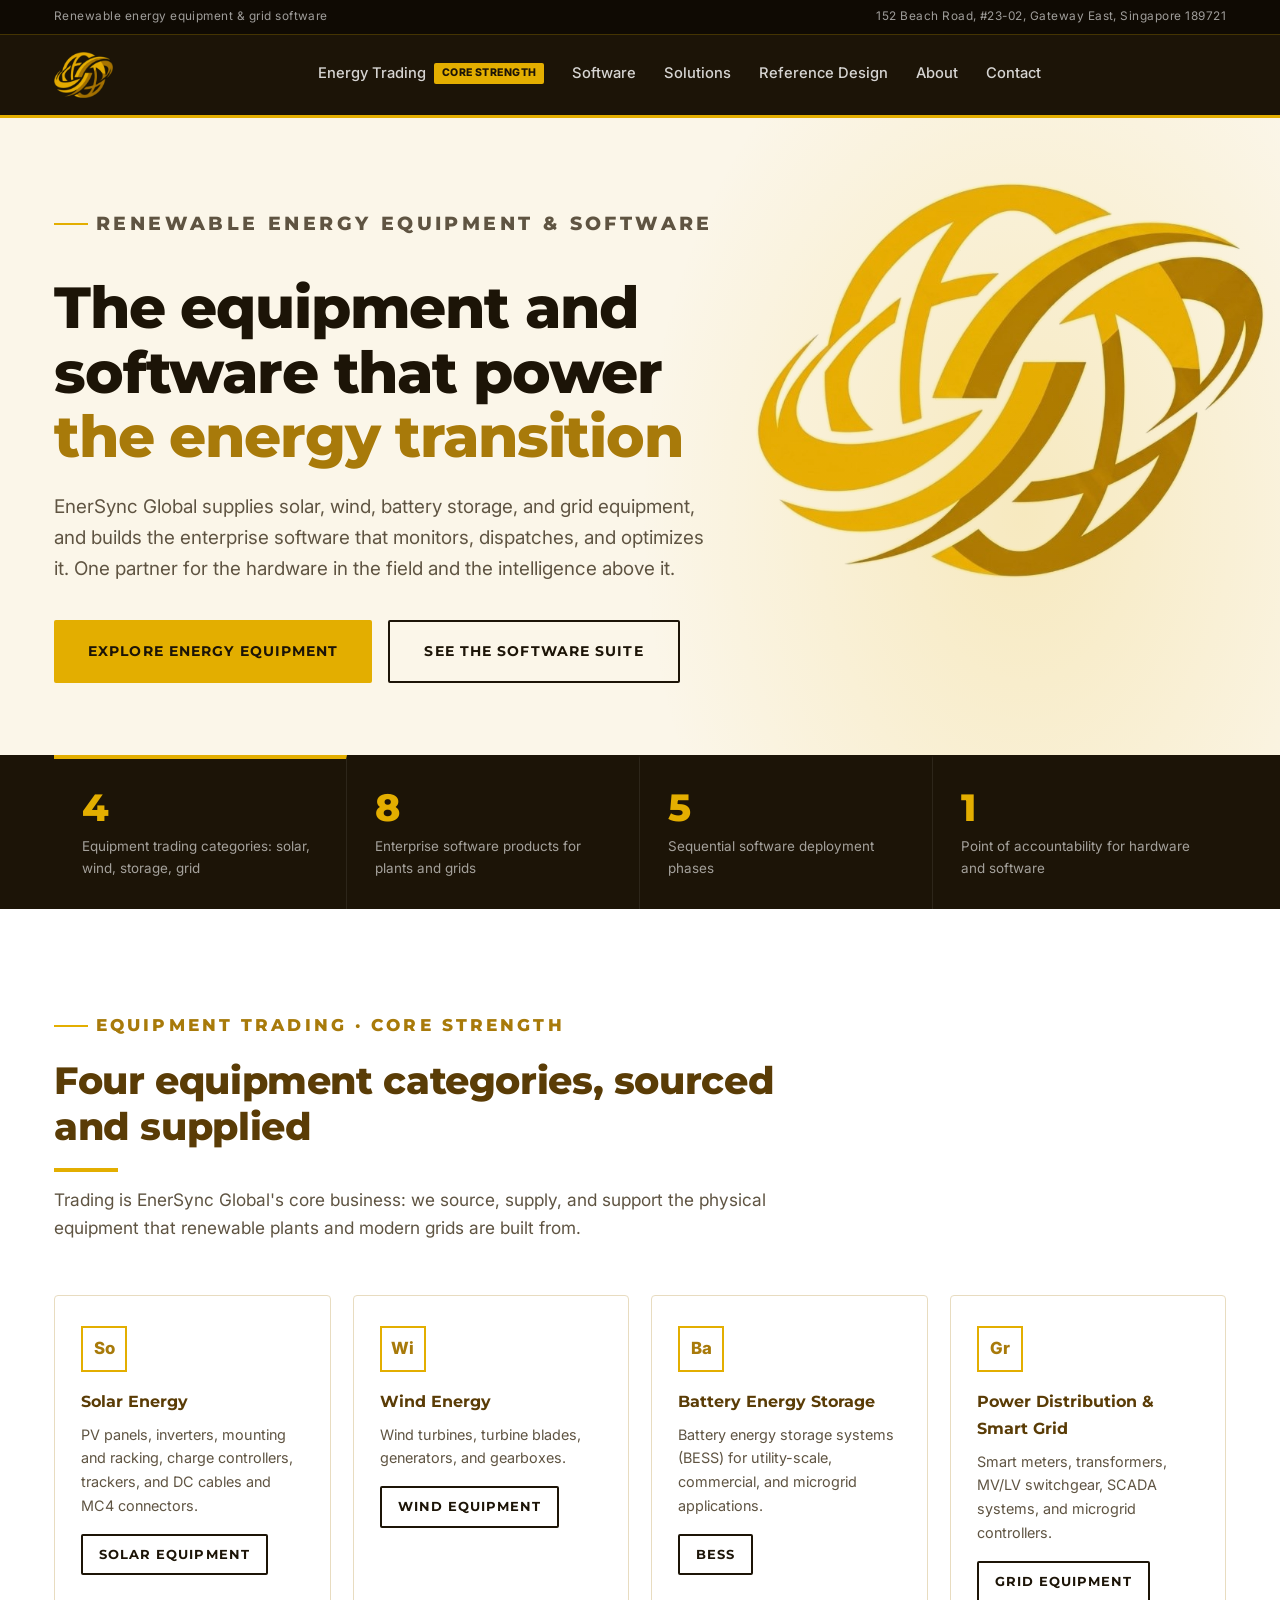
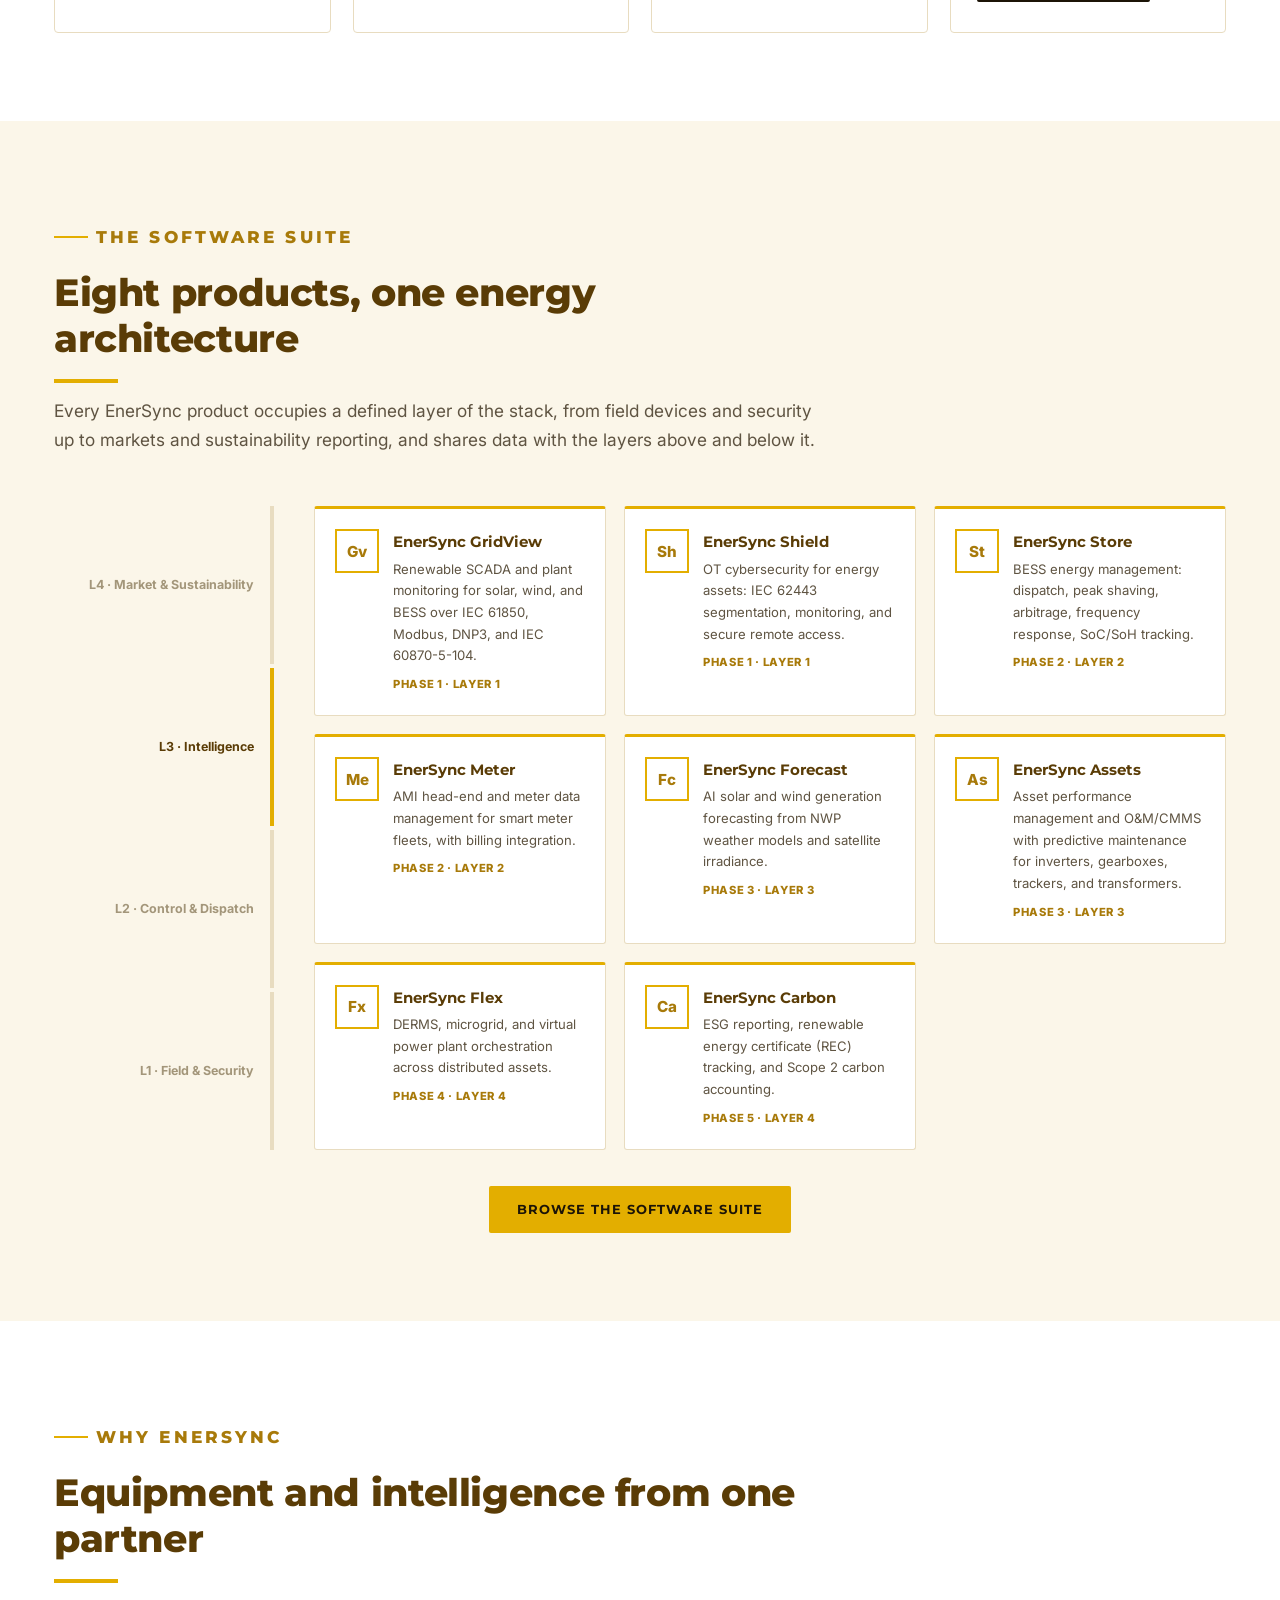
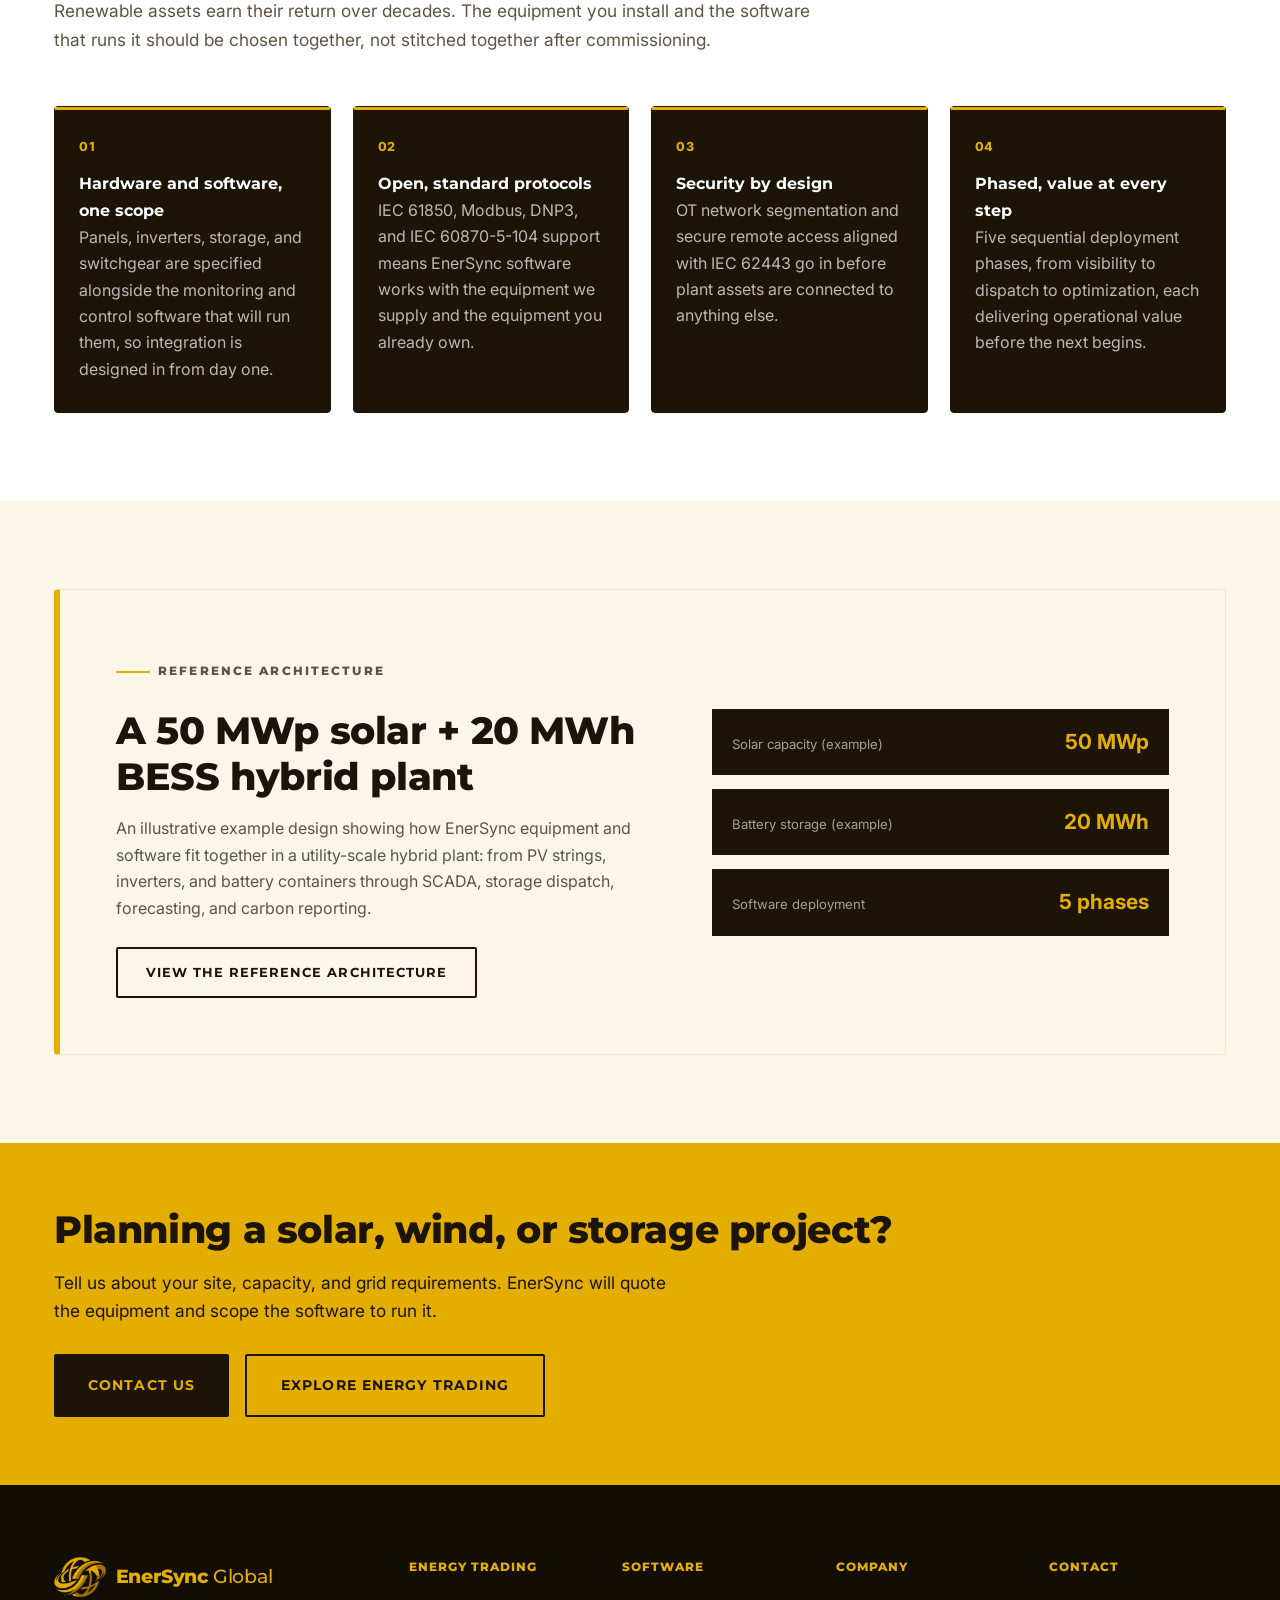
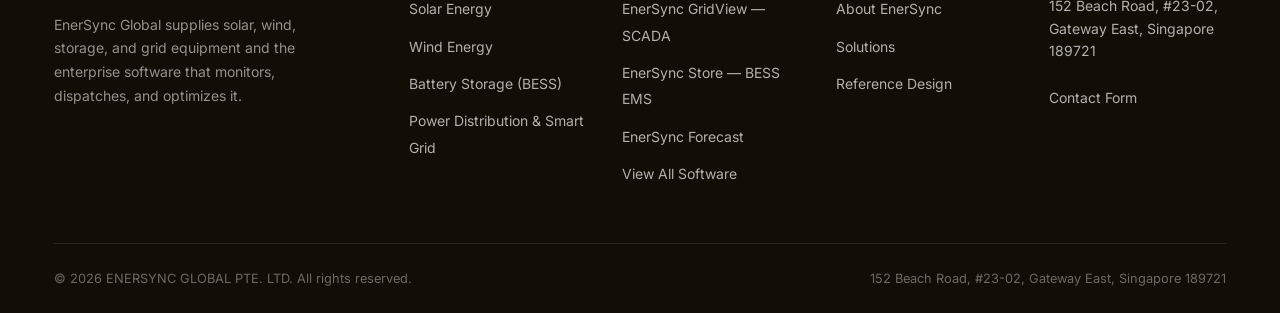
==== commit c0b20365: "Remove Request a Quote links for now; point CTAs to Contact Co-Authored-By: Claude Opus 5.5 <noreply" ====
--- a/index.html
+++ b/index.html
@@ -34,7 +34,6 @@
       <a href="contact.html">Contact</a>
     </nav>
     <div class="header-actions">
-      <a href="quote.html" class="btn btn-fill btn-sm">Request a Quote</a>
       <button class="nav-toggle" aria-label="Toggle navigation menu" aria-expanded="false">
         <span></span><span></span><span></span>
       </button>
@@ -263,8 +262,8 @@
       <h2>Planning a solar, wind, or storage project?</h2>
       <p>Tell us about your site, capacity, and grid requirements. EnerSync will quote the equipment and scope the software to run it.</p>
       <div class="cta-banner-actions">
-        <a href="quote.html" class="btn btn-fill btn-lg">Request a Quote</a>
-        <a href="contact.html" class="btn btn-ghost btn-lg">Contact EnerSync</a>
+        <a href="contact.html" class="btn btn-fill btn-lg">Contact Us</a>
+        <a href="trading.html" class="btn btn-ghost btn-lg">Explore Energy Trading</a>
       </div>
     </div>
   </section>
@@ -302,7 +301,6 @@
           <li><a href="about.html">About EnerSync</a></li>
           <li><a href="solutions.html">Solutions</a></li>
           <li><a href="case-study.html">Reference Design</a></li>
-          <li><a href="quote.html">Request a Quote</a></li>
         </ul>
       </div>
       <div class="footer-col">
